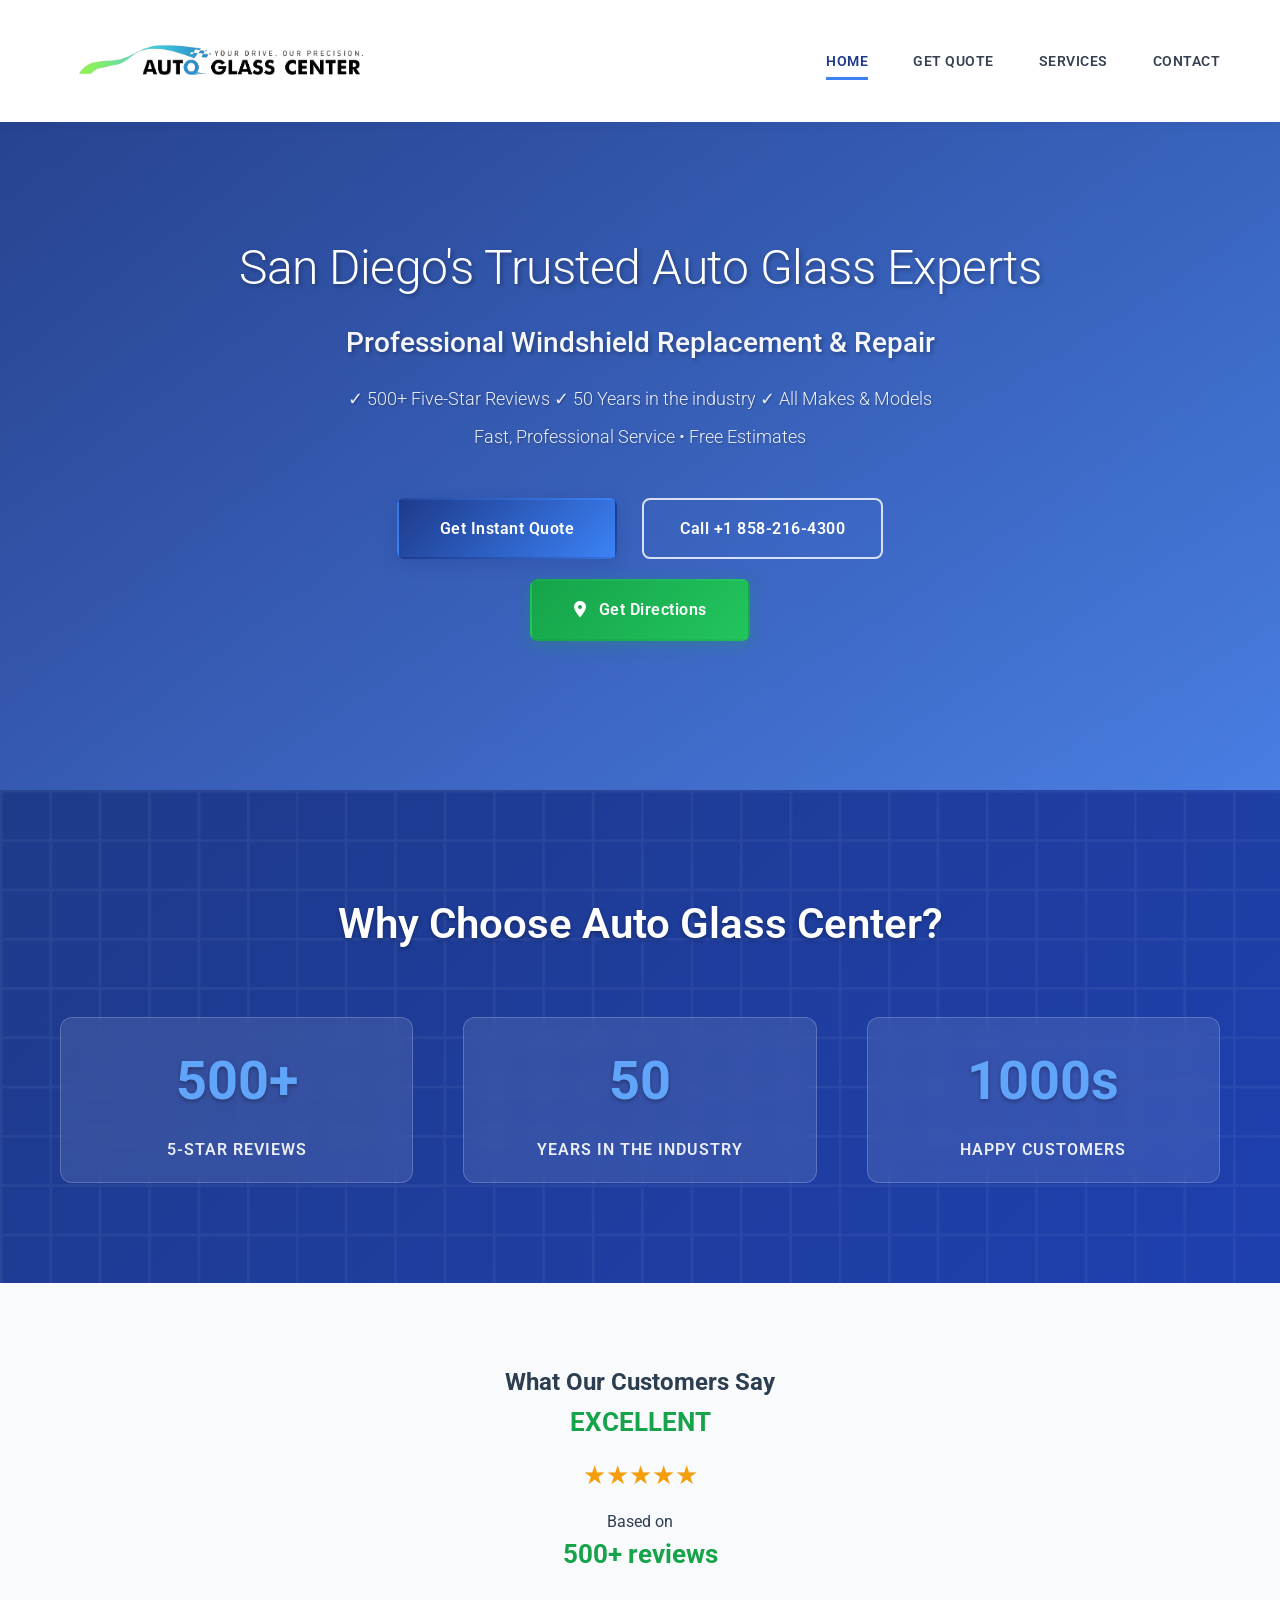
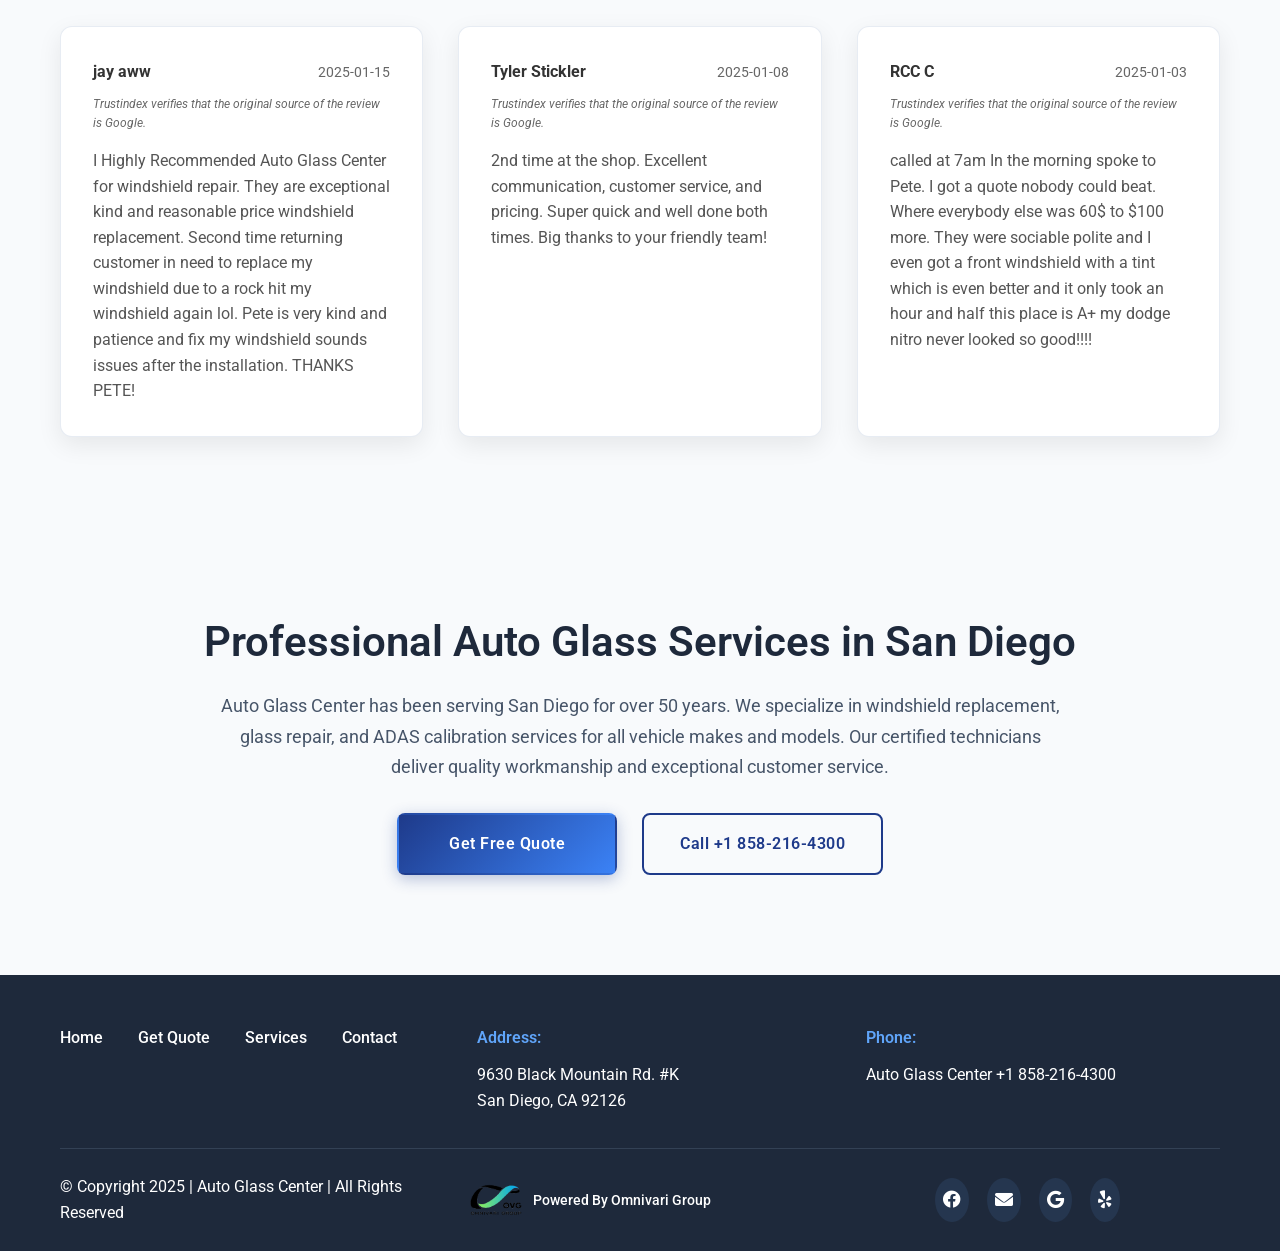
==== index.html @ 2a43aeeb "feat(alpha): initialize isolated Auto Glass Alpha repo; add .gitignore; rename Formspree guide; upda" ====
<!DOCTYPE html>
<html lang="en">
<head>
    <meta charset="UTF-8">
    <meta name="viewport" content="width=device-width, initial-scale=1.0">
    <meta name="format-detection" content="telephone=no">
    <title>Auto Glass Center - Windshield Replacement & Auto Glass Repair in San Diego</title>
    <link rel="stylesheet" href="styles.css">
    <link href="https://fonts.googleapis.com/css2?family=Roboto:wght@300;400;500;600;700&display=swap" rel="stylesheet">
    <link rel="stylesheet" href="https://cdnjs.cloudflare.com/ajax/libs/font-awesome/6.0.0/css/all.min.css">
    
    <!-- Favicon -->
    <link rel="icon" type="image/svg+xml" href="favicon.svg">
    <link rel="icon" type="image/x-icon" href="[data-uri]">
    <meta name="theme-color" content="#1e3a8a">
    
    <!-- SEO -->
    <meta name="description" content="Auto Glass Center in San Diego: windshield replacement and auto glass repair. Same-day service, certified technicians, free quotes. Serving Mira Mesa, Scripps Ranch, Poway.">
    <meta name="keywords" content="auto glass san diego, windshield replacement san diego, windshield repair san diego, auto glass repair, car window replacement, ADAS calibration, mobile auto glass, Mira Mesa, Scripps Ranch, Rancho Bernardo, Poway, Carmel Mountain">
    <meta name="robots" content="index, follow">
    
    <!-- Open Graph -->
    <meta property="og:title" content="Auto Glass Center | Windshield Replacement & Auto Glass Repair in San Diego">
    <meta property="og:description" content="Auto Glass Center in San Diego: windshield replacement and auto glass repair. Same-day service, certified technicians, free quotes.">
    <meta property="og:type" content="website">
    <meta property="og:site_name" content="Auto Glass Center">
    <meta property="og:locale" content="en_US">
    <meta property="og:image" content="logo.png">
    
    <!-- Twitter -->
    <meta name="twitter:card" content="summary_large_image">
    <meta name="twitter:title" content="Auto Glass Center | Windshield Replacement & Auto Glass Repair in San Diego">
    <meta name="twitter:description" content="Auto Glass Center in San Diego: windshield replacement and auto glass repair. Same-day service, certified technicians, free quotes.">
    <meta name="twitter:image" content="logo.png">
    
    <!-- LocalBusiness Structured Data -->
    <script type="application/ld+json">
    {
      "@context": "https://schema.org",
      "@type": "AutoRepair",
      "name": "Auto Glass Center",
      "image": "logo.png",
      "telephone": "+1 858-216-4300",
      "address": {
        "@type": "PostalAddress",
        "streetAddress": "9630 Black Mountain Rd. #K",
        "addressLocality": "San Diego",
        "addressRegion": "CA",
        "postalCode": "92126",
        "addressCountry": "US"
      },
      "openingHours": "Mo-Su 08:00-16:30",
      "priceRange": "$$",
      "areaServed": "San Diego, CA",
      "sameAs": [
        "https://www.facebook.com/SdAutoGlassShop/",
        "https://www.yelp.com/biz/the-auto-glass-repair-san-diego?rr=1"
      ]
    }
    </script>
</head>
<body>
    <!-- Skip to content link -->
    <a href="#main-content" class="skip-link">Skip to content</a>

    <!-- Header -->
    <header class="header">
        <!-- Main Header -->
        <nav class="navbar">
            <div class="container">
                <div class="nav-header">
                    <a href="index.html" class="logo">
                        <img src="logo.png" alt="Auto Glass Center - Your Drive. Our Precision." class="logo-image">
                    </a>
                    <button class="nav-toggle" aria-label="Open navigation">
                        <span></span><span></span><span></span>
                    </button>
                </div>
                <ul class="nav-menu">
                    <li><a href="index.html" class="active">HOME</a></li>
                    <li><a href="quote.html">GET QUOTE</a></li>
                    <li><a href="services.html">SERVICES</a></li>
                    <li><a href="contact.html">CONTACT</a></li>
                </ul>
            </div>
        </nav>
    </header>

    <!-- Hero Section -->
    <main id="main-content">
        <section class="hero">
            <div class="hero-overlay"></div>
            <div class="container">
                <div class="hero-content">
                    <h1 class="hero-title">San Diego's Trusted Auto Glass Experts</h1>
                    <h2 class="hero-subtitle">Professional Windshield Replacement & Repair</h2>
                    
                    <div class="hero-description">
                        <p>✓ 500+ Five-Star Reviews ✓ 50 Years in the industry ✓ All Makes & Models</p>
                        <p>Fast, Professional Service • Free Estimates</p>
                    </div>
                    
                    <div class="hero-buttons">
                        <div class="hero-buttons-top">
                            <a href="quote.html" class="btn btn-primary">Get Instant Quote</a>
                            <a href="tel:+18582164300" class="btn btn-secondary">Call +1 858-216-4300</a>
                        </div>
                        <div class="hero-buttons-bottom">
                            <a href="https://www.google.com/maps/dir/?api=1&destination=9630+Black+Mountain+Rd+%23K+San+Diego+CA+92126" target="_blank" class="btn btn-tertiary">
                                <i class="fas fa-map-marker-alt"></i> Get Directions
                            </a>
                        </div>
                    </div>
                </div>
            </div>
        </section>

        <!-- Stats Section -->
        <section class="stats-section">
            <div class="container">
                <div class="stats-header">
                    <h2>Why Choose Auto Glass Center?</h2>
                </div>
                
                <div class="stats-grid">
                    <div class="stat-item">
                        <div class="stat-number">500+</div>
                        <div class="stat-label">5-STAR REVIEWS</div>
                    </div>
                    <div class="stat-item">
                        <div class="stat-number">50</div>
                        <div class="stat-label">YEARS IN THE INDUSTRY</div>
                    </div>
                    <div class="stat-item">
                        <div class="stat-number">1000s</div>
                        <div class="stat-label">HAPPY CUSTOMERS</div>
                    </div>
                </div>
            </div>
        </section>

        <!-- Reviews Section -->
        <section class="reviews-section">
            <div class="container">
                <div class="reviews-header">
                    <h2>What Our Customers Say</h2>
                    <div class="rating">
                        <strong>EXCELLENT</strong>
                        <div class="stars">★★★★★</div>
                        <p>Based on <strong>500+ reviews</strong></p>
                    </div>
                </div>
                
                <div class="reviews-grid">
                    <div class="review-card">
                        <div class="reviewer-info">
                            <strong>jay aww</strong>
                            <span class="review-date">2025-01-15</span>
                        </div>
                        <div class="trustindex">Trustindex verifies that the original source of the review is Google.</div>
                        <p>I Highly Recommended Auto Glass Center for windshield repair. They are exceptional kind and reasonable price windshield replacement. Second time returning customer in need to replace my windshield due to a rock hit my windshield again lol. Pete is very kind and patience and fix my windshield sounds issues after the installation. THANKS PETE!</p>
                    </div>
                    
                    <div class="review-card">
                        <div class="reviewer-info">
                            <strong>Tyler Stickler</strong>
                            <span class="review-date">2025-01-08</span>
                        </div>
                        <div class="trustindex">Trustindex verifies that the original source of the review is Google.</div>
                        <p>2nd time at the shop. Excellent communication, customer service, and pricing. Super quick and well done both times. Big thanks to your friendly team!</p>
                    </div>
                    
                    <div class="review-card">
                        <div class="reviewer-info">
                            <strong>RCC C</strong>
                            <span class="review-date">2025-01-03</span>
                        </div>
                        <div class="trustindex">Trustindex verifies that the original source of the review is Google.</div>
                        <p>called at 7am In the morning spoke to Pete. I got a quote nobody could beat. Where everybody else was 60$ to $100 more. They were sociable polite and I even got a front windshield with a tint which is even better and it only took an hour and half this place is A+ my dodge nitro never looked so good!!!!</p>
                    </div>
                </div>
            </div>
        </section>

        <!-- About Section -->
        <section class="about-section">
            <div class="container">
                <h2>Professional Auto Glass Services in San Diego</h2>
                <p>Auto Glass Center has been serving San Diego for over 50 years. We specialize in windshield replacement, glass repair, and ADAS calibration services for all vehicle makes and models. Our certified technicians deliver quality workmanship and exceptional customer service.</p>
                <div class="cta-buttons">
                    <a href="quote.html" class="btn btn-primary">Get Free Quote</a>
                    <a href="tel:+18582164300" class="btn btn-outline-blue">Call +1 858-216-4300</a>
                </div>
            </div>
        </section>
    </main>

    <!-- Footer -->
    <footer class="footer">
        <div class="container">
            <div class="footer-content">
                <div class="footer-nav">
                    <ul>
                        <li><a href="index.html">Home</a></li>
                        <li><a href="quote.html">Get Quote</a></li>
                        <li><a href="services.html">Services</a></li>
                        <li><a href="contact.html">Contact</a></li>
                    </ul>
                </div>
                
                <div class="footer-info">
                    <div class="footer-address">
                        <h4>Address:</h4>
                        <p>9630 Black Mountain Rd. #K<br>San Diego, CA 92126</p>
                    </div>
                    
                    <div class="footer-phone">
                        <h4>Phone:</h4>
                        <p>Auto Glass Center <a href="tel:+18582164300">+1 858-216-4300</a></p>
                    </div>
                </div>
            </div>
            
            <div class="footer-bottom">
                <div class="footer-left">
                    <p>© Copyright 2025 | Auto Glass Center | All Rights Reserved</p>
                </div>
                <div class="footer-center">
                    <div class="omnivari-section">
                        <img src="omnivari.png" alt="Omnivari Group" class="omnivari-logo">
                        <span class="omnivari-text">Powered By Omnivari Group</span>
                    </div>
                </div>
                <div class="footer-right">
                    <div class="footer-social">
                        <a href="https://www.facebook.com/SdAutoGlassShop/" target="_blank" rel="noopener noreferrer"><i class="fab fa-facebook"></i></a>
                        <a href="#"><i class="fas fa-envelope"></i></a>
                        <a href="#"><i class="fab fa-google"></i></a>
                        <a href="https://www.yelp.com/biz/the-auto-glass-repair-san-diego?rr=1" target="_blank" rel="noopener noreferrer"><i class="fab fa-yelp"></i></a>
                    </div>
                </div>
            </div>
        </div>
    </footer>

    <!-- Go to Top Button -->
    <button class="go-to-top" onclick="scrollToTop()">
        <i class="fas fa-chevron-up"></i>
        Go to Top
    </button>

    <script src="script.js"></script>
</body>
</html>
---- styles.css ----
/* Reset and Base Styles */
* {
    margin: 0;
    padding: 0;
    box-sizing: border-box;
}

html {
    background-color: #f8fafc;
}

body {
    font-family: 'Roboto', Arial, sans-serif;
    line-height: 1.6;
    color: #2c3e50;
    background-color: #f8fafc;
    font-weight: 400;
    padding-top: 90px; /* Add space for fixed navbar */
    /* Prevent overscroll background issues */
    overscroll-behavior: none;
}

.container {
    max-width: 1200px;
    margin: 0 auto;
    padding: 0 20px;
}

/* Skip Link */
.skip-link {
    position: absolute;
    top: -40px;
    left: 6px;
    background: #1e3a8a;
    color: #fff;
    padding: 8px;
    text-decoration: none;
    z-index: 1000;
    border-radius: 4px;
}

.skip-link:focus {
    top: 6px;
}

/* Header Styles */
.header-top {
    background: linear-gradient(135deg, #1e3a8a 0%, #1e40af 100%) !important;
    padding: 10px 0;
    box-shadow: 0 1px 3px rgba(0,0,0,0.1);
}

.header-top .container {
    display: flex;
    justify-content: space-between;
    align-items: center;
}

.social-links {
    display: flex;
    gap: 18px;
}

.social-links a {
    color: #e5e7eb;
    font-size: 14px;
    text-decoration: none;
    transition: all 0.3s ease;
    padding: 6px;
    border-radius: 50%;
    background: rgba(255,255,255,0.1);
}

.social-links a:hover {
    color: #ffffff;
    background: rgba(255,255,255,0.2);
    transform: translateY(-1px);
}

.contact-info {
    display: flex;
    align-items: center;
    gap: 10px;
    font-weight: 500;
    color: #f8fafc;
    font-size: 14px;
}

.contact-info i {
    color: #60a5fa;
    font-size: 16px;
}

/* Navigation */
.navbar {
    position: fixed;
    top: 0;
    left: 0;
    right: 0;
    z-index: 1100;
    background: #fff;
    padding: 18px 0;
    box-shadow: 0 2px 8px rgba(30,58,138,0.08);
    transition: transform 0.3s ease-in-out;
}

.navbar.navbar-hidden {
    transform: translateY(-100%);
}

.navbar .container {
    display: flex;
    justify-content: space-between;
    align-items: center;
}

.logo {
    display: flex;
    align-items: center;
    text-decoration: none;
    padding: 8px 12px 8px 8px;
    border-radius: 12px;
    transition: all 0.3s ease;
}

.logo:hover {
    background: rgba(59, 130, 246, 0.08);
    transform: translateY(-2px);
    box-shadow: 0 4px 12px rgba(59, 130, 246, 0.15);
}

.logo-image {
    height: 70px;
    width: auto;
    max-width: 300px;
    object-fit: contain;
    transition: all 0.3s ease;
}

.logo:hover .logo-image {
    transform: scale(1.05);
}

.nav-menu {
    display: flex;
    list-style: none;
    gap: 45px;
}

.nav-menu a {
    text-decoration: none;
    color: #374151;
    font-weight: 600;
    font-size: 14px;
    letter-spacing: 0.5px;
    padding: 8px 0;
    border-bottom: 3px solid transparent;
    transition: all 0.3s ease;
    position: relative;
    white-space: nowrap;
}

.nav-menu a:hover,
.nav-menu a.active {
    color: #1e3a8a;
    border-bottom-color: #3b82f6;
}

/* Nav header for logo + hamburger row */
.nav-header {
    display: flex;
    align-items: center;
    justify-content: space-between;
    width: 100%;
}

/* Hamburger animation */
.nav-toggle {
    width: 44px;
    height: 44px;
    display: flex;
    flex-direction: column;
    justify-content: center;
    align-items: center;
    gap: 6px;
    background: none;
    border: none;
    cursor: pointer;
    position: relative;
    z-index: 1002;
}

.nav-toggle span {
    display: block;
    width: 28px;
    height: 3px;
    background: #1e3a8a;
    border-radius: 2px;
    transition: all 0.3s cubic-bezier(.4,0,.2,1);
    position: relative;
}

.nav-toggle.open span:nth-child(1) {
    transform: translateY(9px) rotate(45deg);
}

.nav-toggle.open span:nth-child(2) {
    opacity: 0;
}

.nav-toggle.open span:nth-child(3) {
    transform: translateY(-9px) rotate(-45deg);
}

/* Hero Section */
.hero {
    background: linear-gradient(rgba(30, 58, 138, 0.8), rgba(30, 64, 175, 0.7)),
    url('https://images.unsplash.com/photo-1469474968028-56623f02e42e?ixlib=rb-4.0.3&ixid=M3wxMjA3fDB8MHxwaG90by1wYWdlfHx8fGVufDB8fHx8fA%3D%3D&auto=format&fit=crop&w=2070&q=80') center/cover;
    color: white;
    padding: 140px 0;
    text-align: center;
    position: relative;
    min-height: 650px;
    display: flex;
    align-items: center;
}

.hero-overlay {
    position: absolute;
    top: 0;
    left: 0;
    right: 0;
    bottom: 0;
    background: linear-gradient(135deg, rgba(30, 58, 138, 0.8) 0%, rgba(59, 130, 246, 0.6) 100%);
    z-index: 1;
}

.hero .container {
    position: relative;
    z-index: 2;
}

.hero-content {
    max-width: 850px;
    margin: 0 auto;
}

.hero-title {
    font-size: 48px;
    font-weight: 300;
    line-height: 1.2;
    margin-bottom: 24px;
    text-shadow: 2px 2px 4px rgba(0,0,0,0.3);
    letter-spacing: -0.5px;
}

.hero-subtitle {
    font-size: 28px;
    font-weight: 500;
    margin-bottom: 18px;
    text-shadow: 2px 2px 4px rgba(0,0,0,0.3);
    opacity: 0.95;
}

.hero-subheading {
    font-size: 22px;
    font-weight: 400;
    margin-bottom: 32px;
    text-shadow: 2px 2px 4px rgba(0,0,0,0.3);
    opacity: 0.9;
}

.hero-description {
    font-size: 18px;
    margin-bottom: 45px;
    line-height: 1.7;
    opacity: 0.9;
}

.hero-description p {
    margin-bottom: 8px;
    text-shadow: 1px 1px 2px rgba(0,0,0,0.3);
    font-weight: 300;
}

.hero-buttons {
    display: flex;
    flex-direction: column;
    align-items: center;
    gap: 20px;
}

.hero-buttons-top {
    display: flex;
    gap: 25px;
    justify-content: center;
    flex-wrap: wrap;
}

.hero-buttons-bottom {
    display: flex;
    justify-content: center;
}

.btn {
    padding: 16px 36px;
    border-radius: 8px;
    text-decoration: none;
    font-weight: 600;
    transition: all 0.3s ease;
    display: inline-block;
    text-align: center;
    font-size: 16px;
    min-width: 220px;
    letter-spacing: 0.5px;
}

.btn-primary {
    background: linear-gradient(135deg, #1e3a8a 0%, #3b82f6 100%);
    color: white;
    border: 2px solid transparent;
    box-shadow: 0 4px 15px rgba(30, 58, 138, 0.3);
}

.btn-primary:hover {
    background: linear-gradient(135deg, #1e40af 0%, #2563eb 100%);
    transform: translateY(-2px);
    box-shadow: 0 8px 25px rgba(30, 58, 138, 0.4);
}

.btn-secondary {
    background: transparent;
    color: white;
    border: 2px solid rgba(255,255,255,0.8);
    backdrop-filter: blur(10px);
}

.btn-secondary:hover {
    background: rgba(255,255,255,0.95);
    color: #1e3a8a;
    border-color: white;
    transform: translateY(-2px);
    box-shadow: 0 8px 25px rgba(255,255,255,0.2);
}

.btn-tertiary {
    background: linear-gradient(135deg, #16a34a 0%, #22c55e 100%);
    color: white;
    border: 2px solid transparent;
    box-shadow: 0 4px 15px rgba(22, 163, 74, 0.3);
}

.btn-tertiary:hover {
    background: linear-gradient(135deg, #15803d 0%, #16a34a 100%);
    transform: translateY(-2px);
    box-shadow: 0 8px 25px rgba(22, 163, 74, 0.4);
}

.btn-tertiary i {
    margin-right: 8px;
}

.btn-outline-blue {
    background: transparent;
    color: #1e3a8a;
    border: 2px solid #1e3a8a;
    transition: all 0.3s ease;
}

.btn-outline-blue:hover {
    background: #1e3a8a;
    color: white;
    transform: translateY(-2px);
    box-shadow: 0 8px 25px rgba(30, 58, 138, 0.4);
}

/* Reviews Section */
.reviews-section {
    padding: 80px 0;
    background: #f8fafc;
}

.reviews-header {
    text-align: center;
    margin-bottom: 50px;
}

.rating strong {
    font-size: 26px;
    color: #16a34a;
    display: block;
    margin-bottom: 12px;
    font-weight: 700;
}

.stars {
    font-size: 26px;
    color: #f59e0b;
    margin-bottom: 12px;
}

.reviews-grid {
    display: grid;
    grid-template-columns: repeat(auto-fit, minmax(360px, 1fr));
    gap: 35px;
}

.review-card {
    background: white;
    padding: 32px;
    border-radius: 12px;
    box-shadow: 0 8px 25px rgba(0,0,0,0.08);
    border: 1px solid rgba(226, 232, 240, 0.8);
    transition: all 0.3s ease;
}

.review-card:hover {
    transform: translateY(-4px);
    box-shadow: 0 12px 35px rgba(0,0,0,0.12);
}

.reviewer-info {
    display: flex;
    justify-content: space-between;
    align-items: center;
    margin-bottom: 10px;
}

.reviewer-info strong {
    color: #333;
}

.review-date {
    color: #666;
    font-size: 14px;
}

.trustindex {
    font-size: 12px;
    color: #666;
    margin-bottom: 15px;
    font-style: italic;
}

.review-card p {
    line-height: 1.6;
    color: #555;
}

/* Services Section */
.services-section {
    padding: 100px 0;
    background: white;
}

.section-header {
    text-align: center;
    margin-bottom: 60px;
}

.section-subtitle {
    color: #64748b;
    font-size: 14px;
    margin-bottom: 12px;
    text-transform: uppercase;
    letter-spacing: 1px;
    font-weight: 500;
}

.section-header h2 {
    font-size: 42px;
    font-weight: 600;
    color: #1e293b;
    margin-bottom: 18px;
    line-height: 1.2;
}

.section-tagline {
    color: #3b82f6;
    font-weight: 600;
    margin-bottom: 24px;
    font-size: 16px;
}

.learn-more-btn {
    color: #1e3a8a;
    text-decoration: none;
    font-weight: 600;
    padding: 16px 36px;
    border: 2px solid #3b82f6;
    border-radius: 8px;
    transition: all 0.3s ease;
    display: inline-block;
    font-size: 16px;
    min-width: 220px;
    text-align: center;
    letter-spacing: 0.5px;
}

.learn-more-btn:hover {
    background: linear-gradient(135deg, #1e3a8a 0%, #3b82f6 100%);
    color: white;
    transform: translateY(-2px);
    box-shadow: 0 8px 25px rgba(30, 58, 138, 0.3);
}

.services-content {
    display: grid;
    grid-template-columns: 1fr 1fr;
    gap: 60px;
    align-items: center;
}

.services-content h3 {
    font-size: 24px;
    font-weight: 600;
    margin-bottom: 25px;
    color: #333;
}

.services-list {
    list-style: none;
}

.services-list li {
    padding: 8px 0;
    font-size: 16px;
    color: #555;
    position: relative;
    padding-left: 20px;
}

.services-list li:before {
    content: "✓";
    position: absolute;
    left: 0;
    color: #28a745;
    font-weight: bold;
}

/* Quality Section */
.quality-section {
    padding: 80px 0;
    background: #f8f9fa;
}

.quality-content {
    display: grid;
    grid-template-columns: 1fr 1fr;
    gap: 60px;
    align-items: center;
}

.quality-content h3 {
    font-size: 24px;
    font-weight: 600;
    margin-bottom: 25px;
    color: #333;
}

.quality-list {
    list-style: none;
}

.quality-list li {
    padding: 8px 0;
    font-size: 16px;
    color: #555;
    position: relative;
    padding-left: 20px;
}

.quality-list li:before {
    content: "→";
    position: absolute;
    left: 0;
    color: #e53e3e;
    font-weight: bold;
}

/* Warranty Section */
.warranty-section {
    padding: 80px 0;
    background: white;
}

.warranty-content {
    display: grid;
    grid-template-columns: 1fr 1fr;
    gap: 60px;
    align-items: center;
}

.warranty-content h3 {
    font-size: 24px;
    font-weight: 600;
    margin-bottom: 25px;
    color: #333;
}

.warranty-content p {
    font-size: 16px;
    line-height: 1.6;
    color: #555;
}

/* Stats Section */
.stats-section {
    padding: 100px 0;
    background: linear-gradient(135deg, #1e3a8a 0%, #1e40af 100%);
    color: white;
    text-align: center;
    position: relative;
    overflow: hidden;
}

.stats-section::before {
    content: '';
    position: absolute;
    top: 0;
    left: 0;
    right: 0;
    bottom: 0;
    background: url('data:image/svg+xml,<svg xmlns="http://www.w3.org/2000/svg" viewBox="0 0 100 100"><defs><pattern id="grid" width="10" height="10" patternUnits="userSpaceOnUse"><path d="M 10 0 L 0 0 0 10" fill="none" stroke="rgba(255,255,255,0.05)" stroke-width="1"/></pattern></defs><rect width="100" height="100" fill="url(%23grid)"/></svg>');
    z-index: 1;
}

.stats-section .container {
    position: relative;
    z-index: 2;
}

.stats-header {
    margin-bottom: 60px;
}

.stats-header h2 {
    font-size: 42px;
    font-weight: 600;
    margin-bottom: 18px;
    text-shadow: 0 2px 4px rgba(0,0,0,0.3);
}

.stats-grid {
    display: grid;
    grid-template-columns: repeat(auto-fit, minmax(280px, 1fr));
    gap: 50px;
}

.stat-item {
    text-align: center;
    padding: 20px;
    border-radius: 12px;
    background: rgba(255,255,255,0.1);
    backdrop-filter: blur(10px);
    border: 1px solid rgba(255,255,255,0.2);
    transition: all 0.3s ease;
}

.stat-item:hover {
    transform: translateY(-5px);
    background: rgba(255,255,255,0.15);
    box-shadow: 0 15px 35px rgba(0,0,0,0.2);
}

.stat-number {
    font-size: 54px;
    font-weight: 700;
    color: #60a5fa;
    margin-bottom: 12px;
    text-shadow: 0 2px 4px rgba(0,0,0,0.3);
}

.stat-label {
    font-size: 16px;
    font-weight: 600;
    text-transform: uppercase;
    letter-spacing: 1px;
    opacity: 0.9;
}

/* Auto Glass Services Section */
.auto-services-section {
    padding: 80px 0;
    background: #f8f9fa;
}

.auto-services-section h2 {
    font-size: 32px;
    font-weight: 700;
    margin-bottom: 30px;
    color: #333;
    text-align: center;
}

.auto-services-list {
    list-style: none;
    max-width: 600px;
    margin: 0 auto;
}

.auto-services-list li {
    padding: 15px 0;
    font-size: 18px;
    color: #555;
    position: relative;
    padding-left: 30px;
    border-bottom: 1px solid #e0e0e0;
}

.auto-services-list li:before {
    content: "🔧";
    position: absolute;
    left: 0;
    font-size: 18px;
}

/* Service Coverage Section */
.service-coverage-section {
    padding: 60px 0;
    background: #f7fafc;
}

.service-grid {
    display: grid;
    grid-template-columns: repeat(auto-fit, minmax(300px, 1fr));
    gap: 30px;
    margin-top: 40px;
}

.service-item {
    background: white;
    padding: 30px;
    border-radius: 10px;
    box-shadow: 0 4px 6px rgba(0,0,0,0.1);
    text-align: center;
    transition: transform 0.3s ease;
}

.service-item:hover {
    transform: translateY(-5px);
}

.service-item h3 {
    color: #2d3748;
    margin-bottom: 15px;
    font-size: 20px;
}

.service-item p {
    color: #4a5568;
    line-height: 1.6;
}

/* Areas Served Section */
.areas-section {
    padding: 80px 0;
    background: white;
}

.areas-section h2 {
    font-size: 32px;
    font-weight: 700;
    margin-bottom: 30px;
    color: #333;
    text-align: center;
}

.areas-list {
    list-style: none;
    max-width: 600px;
    margin: 0 auto;
    display: grid;
    grid-template-columns: repeat(auto-fit, minmax(250px, 1fr));
    gap: 15px;
}

.areas-list li {
    padding: 15px;
    font-size: 16px;
    color: #555;
    background: #f8f9fa;
    border-radius: 5px;
    text-align: center;
    border-left: 4px solid #e53e3e;
}

/* Contact Form Section */
.contact-form-section {
    padding: 100px 0;
    background: #f8fafc;
}

.form-header {
    text-align: center;
    margin-bottom: 60px;
}

.form-header h2 {
    font-size: 42px;
    color: #1e293b;
    font-weight: 600;
    margin-bottom: 15px;
    line-height: 1.2;
}

.form-header p {
    font-size: 18px;
    color: #64748b;
    font-weight: 400;
    max-width: 600px;
    margin: 0 auto;
}

.highlight {
    color: #16a34a;
    font-weight: 700;
}

.contact-form {
    max-width: 900px;
    margin: 0 auto;
    background: white;
    padding: 50px;
    border-radius: 16px;
    box-shadow: 0 20px 50px rgba(0,0,0,0.08);
    border: 1px solid rgba(226, 232, 240, 0.8);
}

.form-step h3 {
    margin-bottom: 35px;
    color: #1e293b;
    font-size: 28px;
    font-weight: 600;
    text-align: center;
    border-bottom: 3px solid #e2e8f0;
    padding-bottom: 15px;
}

.form-row {
    display: grid;
    grid-template-columns: 1fr 1fr;
    gap: 30px;
    margin-bottom: 25px;
}

.form-group {
    display: flex;
    flex-direction: column;
}

.form-group label {
    margin-bottom: 8px;
    font-weight: 600;
    color: #374151;
    font-size: 16px;
}

.form-group input,
.form-group select,
.form-group textarea {
    padding: 16px 20px;
    border: 2px solid #e5e7eb;
    border-radius: 8px;
    font-size: 16px;
    transition: all 0.3s ease;
    background: #ffffff;
    font-family: inherit;
    box-shadow: 0 1px 3px rgba(0,0,0,0.05);
}

.form-group select {
    cursor: pointer;
    appearance: none;
    background-image: url('data:image/svg+xml,<svg xmlns="http://www.w3.org/2000/svg" viewBox="0 0 20 20" fill="currentColor"><path fill-rule="evenodd" d="M5.293 7.293a1 1 0 011.414 0L10 10.586l3.293-3.293a1 1 0 111.414 1.414l-4 4a1 1 0 01-1.414 0l-4-4a1 1 0 010-1.414z" clip-rule="evenodd" /></svg>');
    background-repeat: no-repeat;
    background-position: right 12px center;
    background-size: 20px;
    padding-right: 50px;
}

.form-group textarea {
    resize: vertical;
    min-height: 120px;
}

.form-group input:focus,
.form-group select:focus,
.form-group textarea:focus {
    outline: none;
    border-color: #3b82f6;
    box-shadow: 0 0 0 4px rgba(59, 130, 246, 0.1);
    transform: translateY(-1px);
}

.char-count {
    font-size: 12px;
    color: #6b7280;
    margin-top: 8px;
}

.form-help {
    display: block;
    font-size: 14px;
    color: #6b7280;
    margin-top: 8px;
    font-style: italic;
    line-height: 1.4;
}

.form-buttons {
    display: flex;
    gap: 20px;
    justify-content: center;
    margin-top: 40px;
    flex-wrap: wrap;
}

.form-buttons .btn {
    flex: 0 0 260px; /* Don't grow, don't shrink, fixed width */
    max-width: 260px;
    min-width: 260px;
    width: 260px !important;
    white-space: nowrap;
    text-align: center;
    box-sizing: border-box;
    display: inline-block;
}

/* About Section */
.about-section {
    padding: 100px 0;
    background: #f8fafc;
    text-align: center;
}

.about-section h2 {
    font-size: 42px;
    font-weight: 600;
    margin-bottom: 24px;
    color: #1e293b;
    line-height: 1.2;
}

.about-section h3 {
    font-size: 26px;
    font-weight: 600;
    margin-bottom: 24px;
    color: #3b82f6;
}

.about-section p {
    font-size: 18px;
    line-height: 1.7;
    color: #475569;
    max-width: 850px;
    margin: 0 auto 30px;
    font-weight: 400;
}

/* Blog Section */
.blog-section {
    padding: 80px 0;
    background: white;
}

.blog-section h2 {
    font-size: 32px;
    font-weight: 700;
    margin-bottom: 50px;
    color: #333;
    text-align: center;
}

.blog-grid {
    display: grid;
    grid-template-columns: repeat(auto-fit, minmax(350px, 1fr));
    gap: 30px;
    margin-bottom: 40px;
}

.blog-card {
    background: white;
    border-radius: 10px;
    overflow: hidden;
    box-shadow: 0 4px 6px rgba(0,0,0,0.1);
    transition: transform 0.3s ease;
}

.blog-card:hover {
    transform: translateY(-5px);
}

.blog-image {
    height: 200px;
    overflow: hidden;
}

.blog-image .placeholder-image {
    height: 100%;
    background: linear-gradient(135deg, #e53e3e, #c53030);
    color: white;
    font-size: 16px;
    font-weight: 600;
}

.blog-content {
    padding: 25px;
}

.blog-category {
    background: #e53e3e;
    color: white;
    font-size: 12px;
    padding: 4px 12px;
    border-radius: 15px;
    text-transform: uppercase;
    font-weight: 600;
}

.blog-content h3 {
    font-size: 20px;
    font-weight: 600;
    margin: 15px 0 10px;
    color: #333;
    line-height: 1.3;
}

.blog-content p {
    font-size: 14px;
    color: #666;
    line-height: 1.6;
}

.blog-footer {
    text-align: center;
}

.read-more-btn {
    color: #e53e3e;
    text-decoration: none;
    font-weight: 600;
    padding: 16px 36px;
    border: 2px solid #e53e3e;
    border-radius: 8px;
    transition: all 0.3s ease;
    display: inline-block;
    font-size: 16px;
    min-width: 220px;
    text-align: center;
    letter-spacing: 0.5px;
}

.read-more-btn:hover {
    background: #e53e3e;
    color: white;
}

/* Page Header */
.page-header {
    background: linear-gradient(135deg, #1e3a8a 0%, #1e40af 100%);
    color: white;
    padding: 100px 0 60px;
    text-align: center;
    position: relative;
    overflow: hidden;
}

.page-header::before {
    content: '';
    position: absolute;
    top: 0;
    left: 0;
    right: 0;
    bottom: 0;
    background: url('data:image/svg+xml,<svg xmlns="http://www.w3.org/2000/svg" viewBox="0 0 100 100"><defs><pattern id="grid" width="10" height="10" patternUnits="userSpaceOnUse"><path d="M 10 0 L 0 0 0 10" fill="none" stroke="rgba(255,255,255,0.05)" stroke-width="1"/></pattern></defs><rect width="100" height="100" fill="url(%23grid)"/></svg>');
    z-index: 1;
}

.page-header .container {
    position: relative;
    z-index: 2;
}

.page-header h1 {
    font-size: 3rem;
    margin-bottom: 15px;
    font-weight: 600;
    text-shadow: 0 2px 4px rgba(0,0,0,0.3);
}

.page-header p {
    font-size: 1.3rem;
    opacity: 0.9;
    font-weight: 300;
    max-width: 600px;
    margin: 0 auto;
}

/* Quote Page Styles */
.quote-info {
    margin-top: 60px;
    padding: 60px 40px;
    background: linear-gradient(135deg, #f8fafc 0%, #e2e8f0 100%);
    border-radius: 16px;
    border: 1px solid rgba(226, 232, 240, 0.8);
}

.info-grid {
    display: grid;
    grid-template-columns: repeat(auto-fit, minmax(280px, 1fr));
    gap: 40px;
}

.info-item {
    text-align: center;
    padding: 30px 20px;
    background: white;
    border-radius: 12px;
    box-shadow: 0 8px 25px rgba(0,0,0,0.08);
    border: 1px solid rgba(226, 232, 240, 0.5);
    transition: all 0.3s ease;
}

.info-item:hover {
    transform: translateY(-5px);
    box-shadow: 0 15px 35px rgba(0,0,0,0.12);
}

.info-item i {
    font-size: 3rem;
    color: #3b82f6;
    margin-bottom: 20px;
    padding: 20px;
    background: rgba(59, 130, 246, 0.1);
    border-radius: 50%;
    width: 80px;
    height: 80px;
    display: inline-flex;
    align-items: center;
    justify-content: center;
}

.info-item h3 {
    color: #1e293b;
    margin-bottom: 15px;
    font-size: 1.3rem;
    font-weight: 600;
}

.info-item p {
    color: #64748b;
    line-height: 1.6;
    font-weight: 400;
}

/* Contact Page Styles */
.contact-info-section {
    padding: 60px 0;
}

.contact-grid {
    display: grid;
    grid-template-columns: 1fr 1fr;
    gap: 60px;
    align-items: start;
}

.contact-details h2 {
    color: #333;
    margin-bottom: 30px;
    font-size: 2rem;
}

.contact-item {
    display: flex;
    align-items: flex-start;
    margin-bottom: 30px;
    padding: 20px;
    background: #f8f9fa;
    border-radius: 10px;
}

.contact-item i {
    font-size: 2rem;
    color: #e53e3e;
    margin-right: 20px;
    margin-top: 5px;
    min-width: 40px;
}

.contact-item h3 {
    color: #333;
    margin-bottom: 8px;
    font-size: 1.2rem;
}

.contact-item p {
    color: #666;
    line-height: 1.6;
    margin: 0;
}

.contact-item a {
    color: #e53e3e;
    text-decoration: none;
}

.contact-item a:hover {
    color: #c53030;
}

.contact-form-container h2 {
    color: #333;
    margin-bottom: 30px;
    font-size: 2rem;
}

.map-section {
    padding: 60px 0;
    background: #f8f9fa;
}

.map-section h2 {
    color: #333;
    text-align: center;
    margin-bottom: 40px;
    font-size: 2rem;
}

.map-container {
    background: white;
    border-radius: 10px;
    overflow: hidden;
    box-shadow: 0 4px 15px rgba(0,0,0,0.1);
}

.map-placeholder {
    height: 400px;
    display: flex;
    flex-direction: column;
    align-items: center;
    justify-content: center;
    color: #666;
    background: #f0f0f0;
}

.map-placeholder i {
    font-size: 3rem;
    color: #e53e3e;
    margin-bottom: 20px;
}

.map-placeholder p {
    margin: 5px 0;
    text-align: center;
}

/* Blog CTA Section */
.blog-cta {
    background: #f8f9fa;
    padding: 60px 0;
    text-align: center;
}

.blog-cta h2 {
    color: #333;
    margin-bottom: 15px;
    font-size: 2rem;
}

.blog-cta p {
    color: #666;
    font-size: 1.1rem;
    margin-bottom: 30px;
}

.cta-buttons {
    display: flex;
    gap: 25px;
    justify-content: center;
    flex-wrap: wrap;
}

/* Success Message Popup */
.success-message {
    position: fixed;
    top: 0;
    left: 0;
    width: 100%;
    height: 100%;
    background: rgba(0, 0, 0, 0.8);
    display: flex;
    align-items: center;
    justify-content: center;
    z-index: 2000;
    animation: fadeIn 0.3s ease;
}

.success-content {
    background: white;
    padding: 40px;
    border-radius: 15px;
    text-align: center;
    max-width: 400px;
    box-shadow: 0 10px 30px rgba(0, 0, 0, 0.3);
    animation: slideIn 0.3s ease;
}

.success-content i {
    font-size: 4rem;
    color: #28a745;
    margin-bottom: 20px;
}

.success-content h3 {
    color: #333;
    margin-bottom: 15px;
    font-size: 1.5rem;
}

.success-content p {
    color: #666;
    margin-bottom: 25px;
    line-height: 1.6;
}

@keyframes fadeIn {
    from { opacity: 0; }
    to { opacity: 1; }
}

@keyframes slideIn {
    from {
        opacity: 0;
        transform: translateY(-30px);
    }
    to {
        opacity: 1;
        transform: translateY(0);
    }
}

/* Go to Top Button */
.go-to-top {
    position: fixed;
    bottom: 20px;
    right: 20px;
    background: linear-gradient(135deg, #1e3a8a 0%, #3b82f6 100%);
    color: white;
    border: none;
    padding: 16px 22px;
    border-radius: 8px;
    cursor: pointer;
    display: none;
    z-index: 1000;
    transition: all 0.3s ease;
    font-weight: 600;
    box-shadow: 0 4px 15px rgba(30, 58, 138, 0.3);
}

.go-to-top:hover {
    background: linear-gradient(135deg, #1e40af 0%, #2563eb 100%);
    transform: translateY(-3px);
    box-shadow: 0 8px 25px rgba(30, 58, 138, 0.4);
}

.go-to-top i {
    margin-right: 5px;
}

/* Footer */
.footer {
    background: #1e293b !important;
    color: white;
    padding: 50px 0 25px;
}

/* Prevent iPhone from auto-styling phone numbers */
.footer a[href^="tel"],
.footer *[href^="tel"] {
    color: white !important;
    text-decoration: none !important;
}

/* Override iOS Safari automatic phone number detection */
.footer p,
.footer div,
.footer span {
    -webkit-text-size-adjust: none;
    color: white !important;
}

/* Target any automatically created phone links in footer */
.footer a:not([class]) {
    color: white !important;
    text-decoration: none !important;
}

.footer-content {
    display: grid;
    grid-template-columns: 1fr 2fr;
    gap: 45px;
    margin-bottom: 35px;
}

.footer-nav ul {
    list-style: none;
    display: flex;
    gap: 35px;
    flex-wrap: wrap;
}

.footer-nav a {
    color: #e2e8f0;
    text-decoration: none;
    transition: all 0.3s ease;
    font-weight: 500;
}

.footer-nav a:hover {
    color: #60a5fa;
    transform: translateY(-1px);
}

.footer-info {
    display: grid;
    grid-template-columns: 1fr 1fr;
    gap: 35px;
}

.footer-info h4 {
    margin-bottom: 12px;
    color: #60a5fa;
    font-weight: 600;
}

.footer-bottom {
    border-top: 1px solid #334155;
    padding-top: 25px;
    display: grid;
    grid-template-columns: 1fr auto 1fr;
    align-items: center;
    gap: 20px;
    padding-right: 100px; /* Leave space for go-to-top button */
}

.footer-left {
    justify-self: start;
}

.footer-center {
    justify-self: center;
}

.footer-right {
    justify-self: end;
}

.omnivari-section {
    display: flex;
    align-items: center;
    gap: 10px;
}

.omnivari-logo {
    height: 32px;
    width: auto;
    object-fit: contain;
}

.omnivari-text {
    color: #cbd5e1;
    font-size: 14px;
    font-weight: 500;
    white-space: nowrap;
}

.footer-social {
    display: flex;
    gap: 18px;
}

.footer-social a {
    color: #cbd5e1;
    font-size: 18px;
    transition: all 0.3s ease;
    padding: 8px;
    border-radius: 50%;
    background: rgba(96, 165, 250, 0.1);
}

.footer-social a:hover {
    color: #60a5fa;
    background: rgba(96, 165, 250, 0.2);
    transform: translateY(-2px);
}

/* Responsive Design */
@media (max-width: 768px) {
    body {
        padding-top: 70px; /* Less padding for mobile */
    }
    
    .navbar {
        position: fixed;
        top: 0;
        left: 0;
        right: 0;
        z-index: 1003;
        background: #fff;
        box-shadow: 0 2px 8px rgba(30,58,138,0.08);
        transition: transform 0.3s ease-in-out;
    }
    .navbar .container {
        flex-direction: column;
        align-items: stretch;
        position: relative;
        padding: 0 0 0 0;
    }
    .nav-header {
        display: flex;
        flex-direction: row;
        align-items: center;
        justify-content: space-between;
        width: 100%;
        background: #fff;
        padding: 0 20px;
        min-height: 64px;
        z-index: 1004;
    }
    .logo {
        flex-shrink: 0;
        padding: 6px 8px 6px 6px;
        border-radius: 10px;
    }
    
    .logo-image {
        height: 60px;
        max-width: 250px;
        object-fit: contain;
    }
    .nav-toggle {
        display: flex;
        margin-left: 16px;
    }
    .nav-menu {
        position: absolute;
        top: 100%;
        left: 0;
        right: 0;
        background: #fff;
        flex-direction: column;
        align-items: flex-start;
        gap: 0;
        box-shadow: 0 8px 24px rgba(30,58,138,0.08);
        padding: 0 0 10px 0;
        display: none;
        z-index: 1001;
        border-radius: 0 0 16px 16px;
        transition: all 0.3s cubic-bezier(.4,0,.2,1);
    }
    .nav-menu.nav-menu-active {
        display: flex;
    }
    .nav-menu li {
        width: 100%;
        border-bottom: 1px solid #e5e7eb;
    }
    .nav-menu li:last-child {
        border-bottom: none;
    }
    .nav-menu a {
        display: block;
        width: 100%;
        padding: 18px 24px;
        font-size: 1.1rem;
        color: #1e3a8a;
        border: none;
        background: none;
        text-align: left;
    }
    .nav-menu a.active, .nav-menu a:hover {
        color: #3b82f6;
        background: #f1f5f9;
    }
    .hero {
        padding-top: 40px !important;
        padding-bottom: 80px;
        min-height: 400px;
    }
    .contact-form {
        padding: 18px 8px;
        border-radius: 10px;
        box-shadow: 0 6px 18px rgba(0,0,0,0.07);
    }
    .form-header h2 {
        font-size: 24px;
        margin-bottom: 10px;
    }
    .form-header p {
        font-size: 15px;
        margin-bottom: 18px;
    }
    .form-step h3 {
        font-size: 18px;
        padding-bottom: 8px;
        margin-bottom: 18px;
    }
    .form-group input,
    .form-group select,
    .form-group textarea {
        font-size: 15px;
        padding: 10px 12px;
        border-radius: 6px;
    }
    .form-row {
        gap: 12px;
        margin-bottom: 14px;
    }
    .form-group label {
        font-size: 14px;
        margin-bottom: 4px;
    }
    .form-buttons {
        flex-direction: column;
        align-items: center;
        gap: 10px;
    }
    .form-buttons .btn {
        width: 280px !important;
        max-width: 280px !important;
        min-width: 280px !important;
        flex: none !important;
        font-size: 16px !important;
        margin: 0 auto;
        display: block !important;
        box-sizing: border-box !important;
    }
    .hero-content {
        grid-template-columns: 1fr;
        gap: 30px;
    }
    .hero h1 {
        font-size: 36px;
    }
    .hero h2 {
        font-size: 24px;
    }
    .hero-buttons {
        flex-direction: column;
        gap: 15px;
    }
    .hero-buttons-top {
        flex-direction: column;
        gap: 15px;
    }
    .services-content,
    .quality-content {
        grid-template-columns: 1fr;
        gap: 30px;
    }
    .form-row {
        grid-template-columns: 1fr;
    }
    .footer-content {
        grid-template-columns: 1fr;
        gap: 20px;
    }
    .footer-bottom {
        grid-template-columns: 1fr;
        gap: 15px;
        text-align: center;
        padding-right: 20px; /* Less space needed on mobile */
    }
    
    .footer-left,
    .footer-center,
    .footer-right {
        justify-self: center;
    }
    
    .omnivari-section {
        justify-content: center;
    }
    
    .omnivari-logo {
        height: 28px;
    }
    
    .omnivari-text {
        font-size: 13px;
    }
    .nav-menu {
        flex-direction: column;
        gap: 10px;
    }
    .navbar .container {
        flex-direction: column;
        gap: 20px;
    }
    .header-top .container {
        flex-direction: column;
        gap: 10px;
    }
    .stats-grid {
        grid-template-columns: 1fr;
        gap: 20px;
    }
    .warranty-content {
        grid-template-columns: 1fr;
        gap: 30px;
    }
    .areas-list {
        grid-template-columns: 1fr;
        gap: 10px;
    }
    .blog-grid {
        grid-template-columns: 1fr;
        gap: 20px;
    }
    .about-section h2 {
        font-size: 28px;
    }
    .stats-header h2 {
        font-size: 28px;
    }
    .stat-number {
        font-size: 36px;
    }
    .page-header h1 {
        font-size: 2rem;
    }
    .page-header p {
        font-size: 1rem;
    }
    .contact-grid {
        grid-template-columns: 1fr;
        gap: 40px;
    }
    .info-grid {
        grid-template-columns: 1fr;
        gap: 25px;
    }
    .quote-info {
        margin-top: 40px;
        padding: 40px 20px;
    }
    .info-item {
        padding: 25px 15px;
    }
    .info-item i {
        font-size: 2.5rem;
        width: 70px;
        height: 70px;
        padding: 15px;
    }
    .contact-item {
        padding: 15px;
    }
    .contact-item i {
        font-size: 1.5rem;
        margin-right: 15px;
    }
    .cta-buttons {
        flex-direction: column;
        align-items: center;
    }
    /* Standardize ALL buttons to consistent 280px width on mobile */
    .learn-more-btn,
    .read-more-btn,
    .hero-buttons .btn-primary,
    .hero-buttons .btn-secondary, 
    .hero-buttons .btn-tertiary,
    .cta-buttons .btn-primary,
    .cta-buttons .btn-outline-blue,
    .btn-primary,
    .btn-secondary,
    .btn-tertiary,
    .btn-outline-blue {
        width: 280px !important;
        max-width: 280px !important;
        min-width: 280px !important;
        padding: 16px 36px !important;
        font-size: 16px !important;
        margin: 0 auto;
        display: block !important;
        box-sizing: border-box !important;
    }
}

/* Extra-tight layout for small iPhones without affecting desktop */
@media (max-width: 480px) {
    body {
        padding-top: 62px; /* Shorter fixed header offset */
    }
    .navbar {
        padding: 12px 0;
    }
    .logo-image {
        height: 48px;
        max-width: 220px;
    }
    .hero {
        padding-top: 20px !important;
        padding-bottom: 60px;
        min-height: 360px;
    }
    .hero-title {
        font-size: 32px;
        margin-bottom: 12px;
        line-height: 1.15;
    }
    .hero-subtitle {
        font-size: 20px;
        margin-bottom: 12px;
    }
    .hero-description {
        font-size: 16px;
        line-height: 1.5;
        margin-bottom: 22px;
    }
    .hero-buttons {
        gap: 10px;
    }
    .hero-buttons-top {
        gap: 10px;
    }
}

/* Make footer .btn-secondary pop with dark background */
.footer .btn.btn-secondary {
    background: #222 !important;
    color: #fff !important;
    border: none !important;
    box-shadow: 0 2px 8px rgba(0,0,0,0.08);
    transition: background 0.2s;
}

.footer .btn.btn-secondary:hover {
    background: #444 !important;
    color: #fff !important;
}

@media (min-width: 769px) {
    .hero {
        min-height: 700px;
        padding-bottom: 140px;
    }
    .nav-toggle {
        display: none !important;
    }
}

/*
 * ===================================================================
 * FIX FOR BUTTON ON QUOTE PAGE
 * ===================================================================
 * This targets the secondary button ONLY on the quote page's form
 * to give it a blue outline and blue text on the light background.
*/
.contact-form-section .btn-secondary {
    background-color: transparent;
    color: #1e3a8a; /* Blue text */
    border: 2px solid #1e3a8a; /* Blue border */
    backdrop-filter: none;
}

.contact-form-section .btn-secondary:hover {
    background-color: #1e3a8a;
    color: white;
}
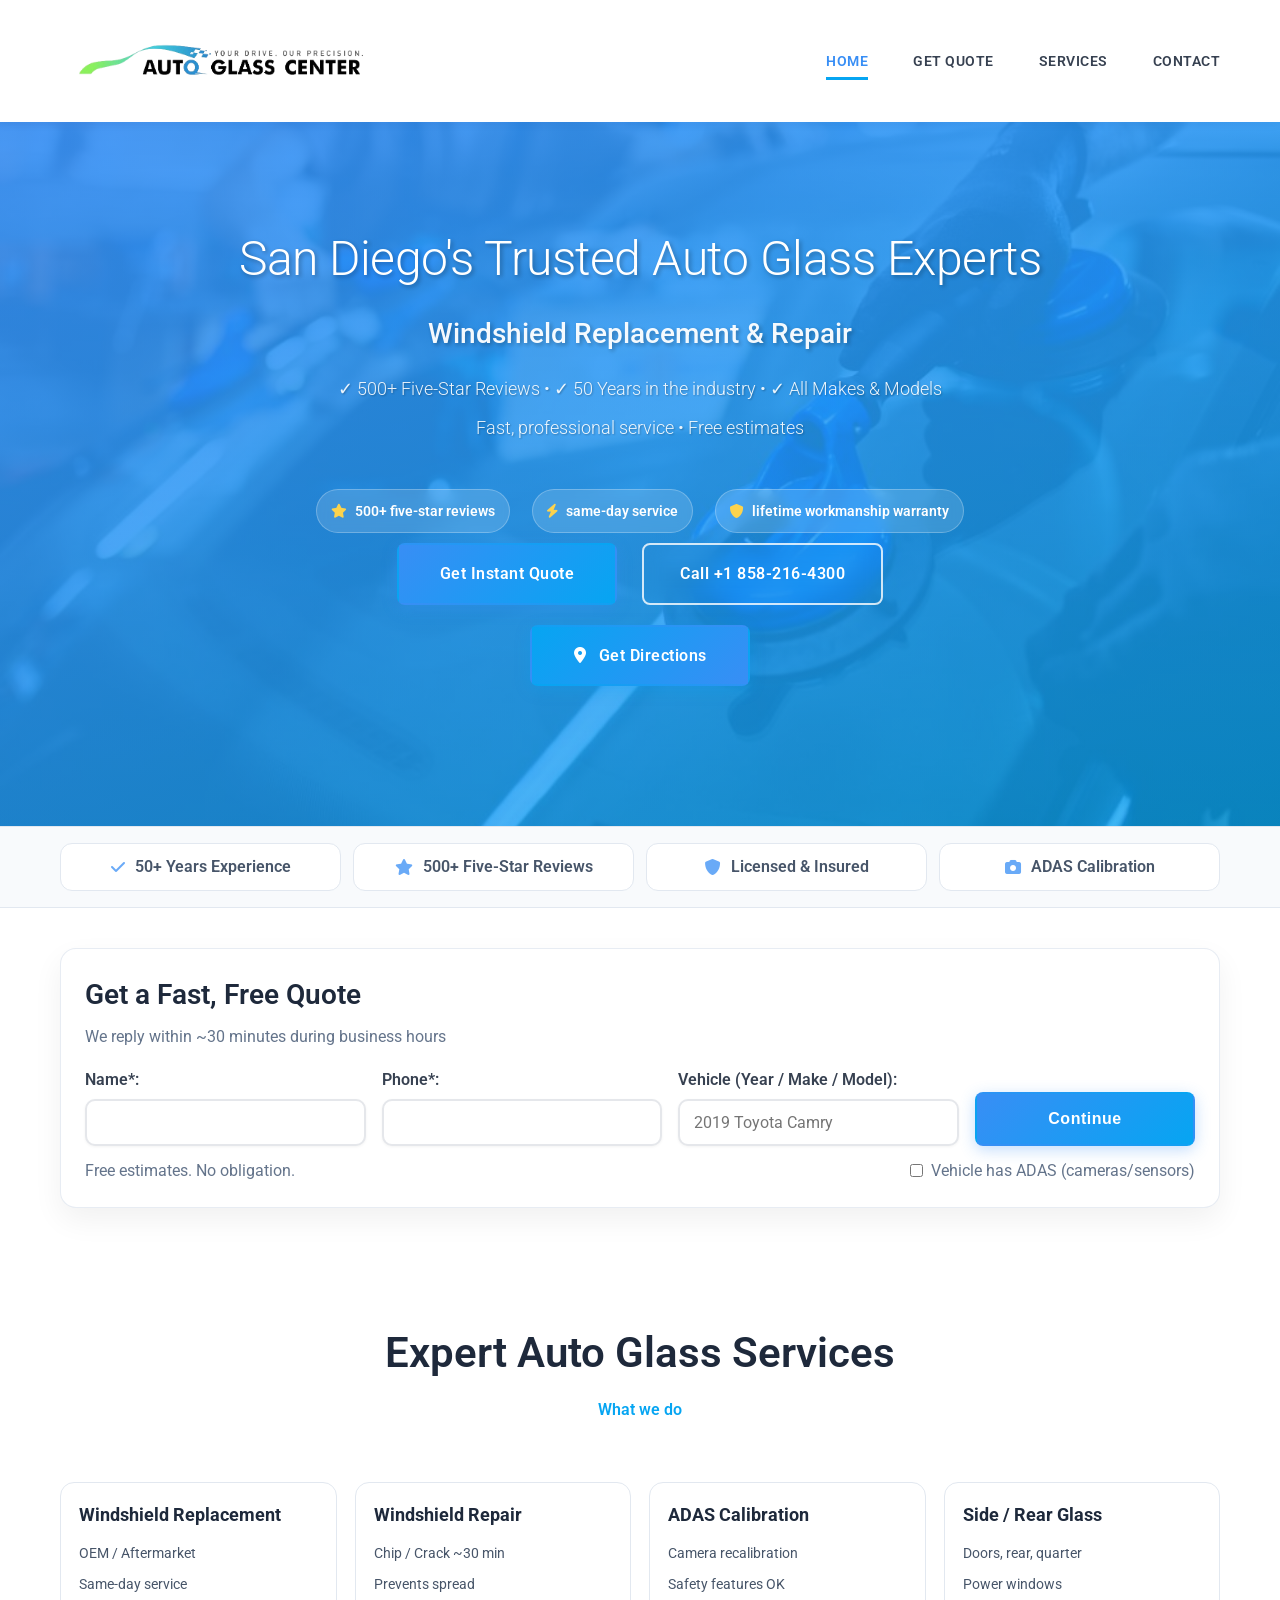
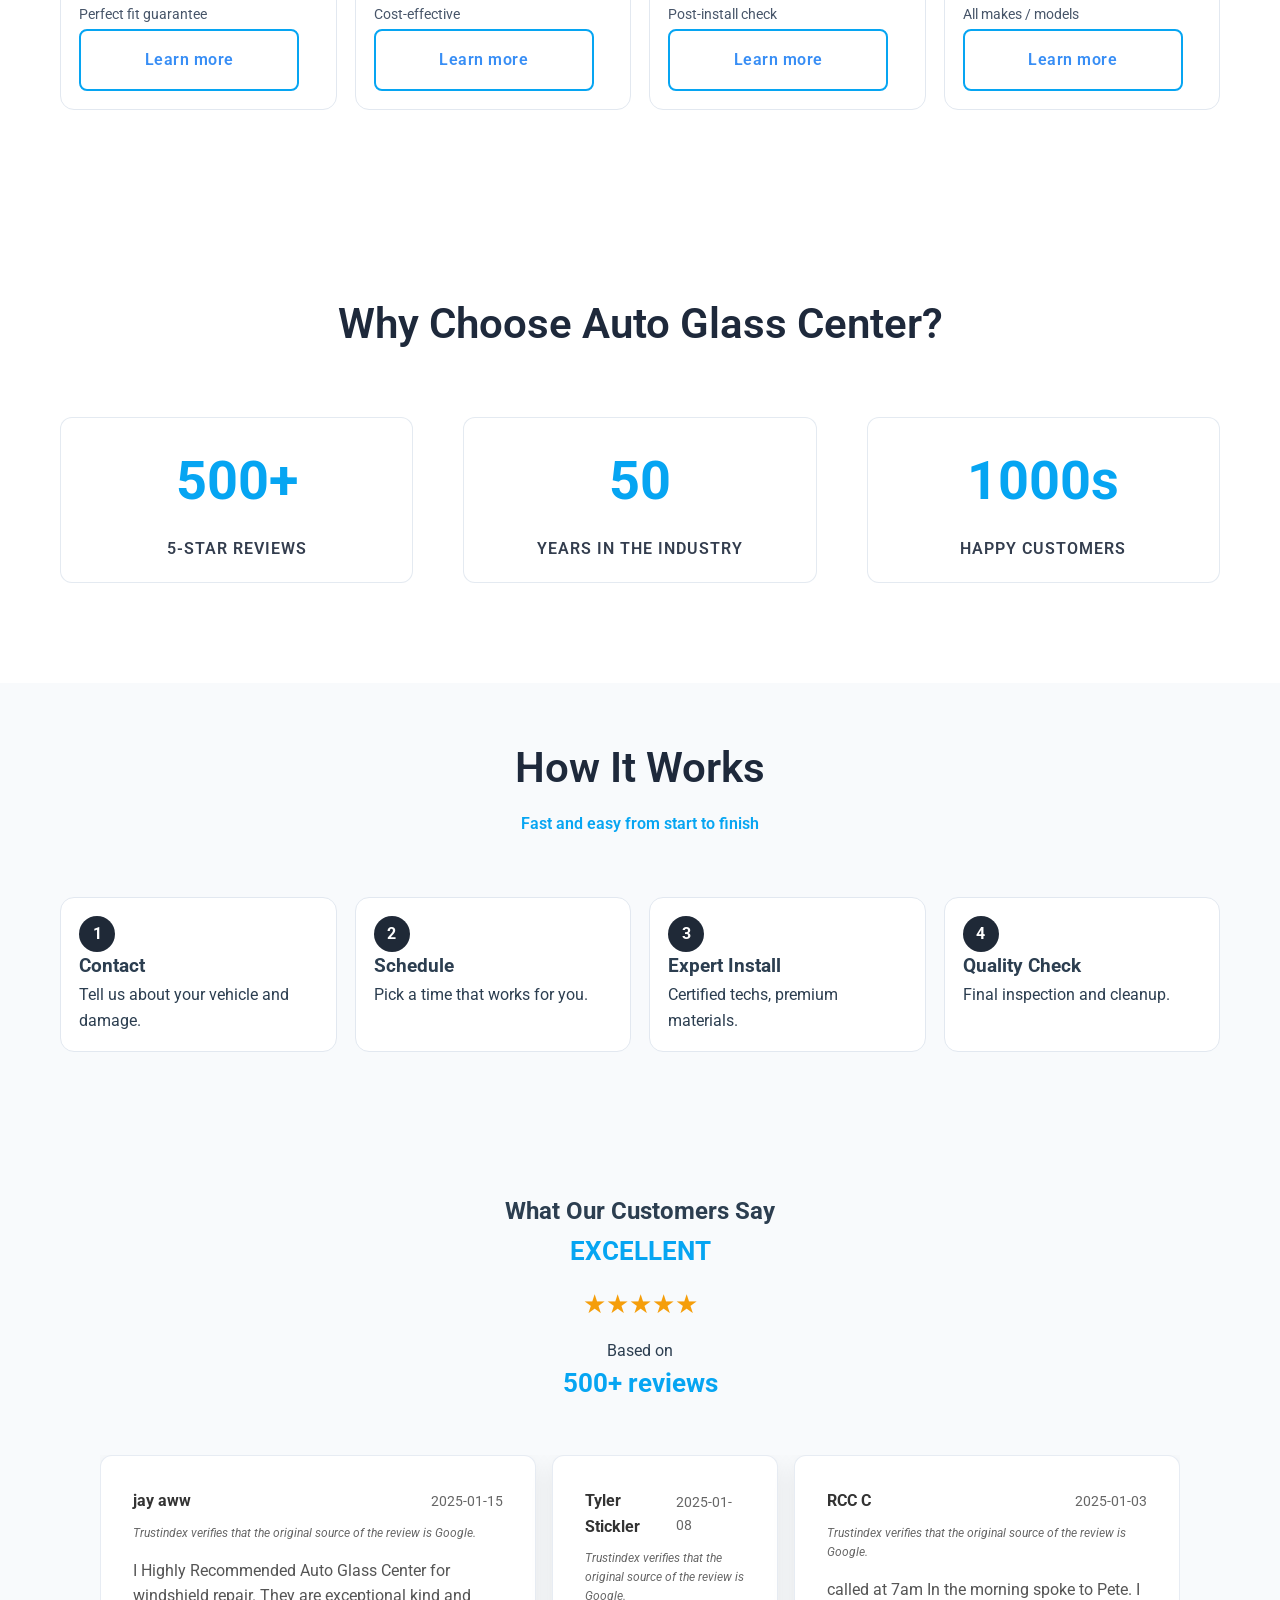
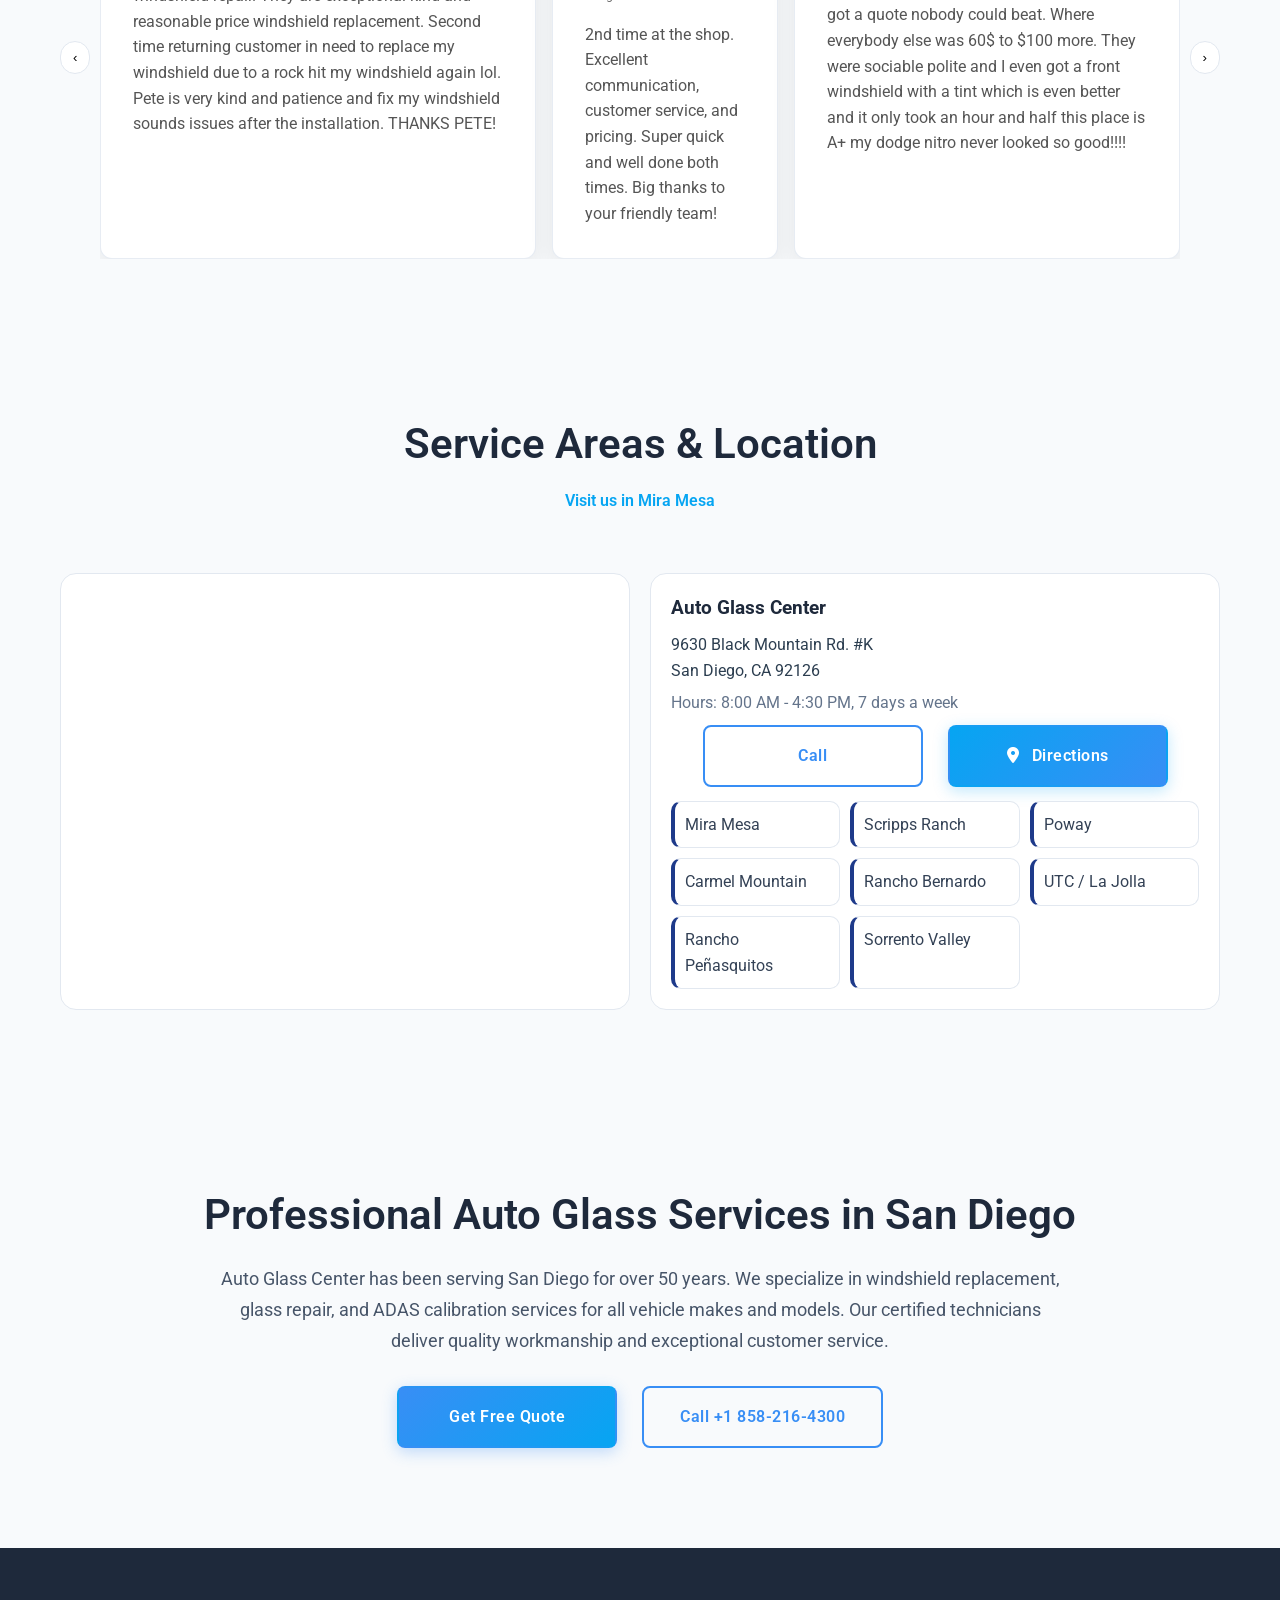
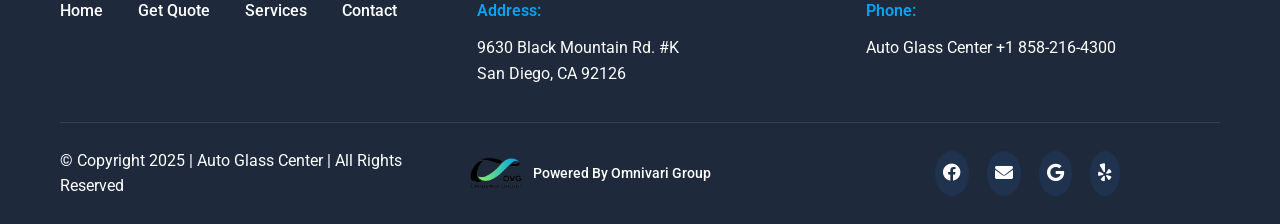
==== commit fdf0d271: "feat: replace hero background with IMG_9781.JPG" ====
--- a/index.html
+++ b/index.html
@@ -12,11 +12,11 @@
     <!-- Favicon -->
     <link rel="icon" type="image/svg+xml" href="favicon.svg">
     <link rel="icon" type="image/x-icon" href="[data-uri]">
-    <meta name="theme-color" content="#1e3a8a">
+    <meta name="theme-color" content="#388ef5">
     
     <!-- SEO -->
     <meta name="description" content="Auto Glass Center in San Diego: windshield replacement and auto glass repair. Same-day service, certified technicians, free quotes. Serving Mira Mesa, Scripps Ranch, Poway.">
-    <meta name="keywords" content="auto glass san diego, windshield replacement san diego, windshield repair san diego, auto glass repair, car window replacement, ADAS calibration, mobile auto glass, Mira Mesa, Scripps Ranch, Rancho Bernardo, Poway, Carmel Mountain">
+    <meta name="keywords" content="auto glass san diego, windshield replacement san diego, windshield repair san diego, auto glass repair, car window replacement, ADAS calibration, Mira Mesa, Scripps Ranch, Rancho Bernardo, Poway, Carmel Mountain">
     <meta name="robots" content="index, follow">
     
     <!-- Open Graph -->
@@ -93,11 +93,17 @@
             <div class="container">
                 <div class="hero-content">
                     <h1 class="hero-title">San Diego's Trusted Auto Glass Experts</h1>
-                    <h2 class="hero-subtitle">Professional Windshield Replacement & Repair</h2>
+                    <h2 class="hero-subtitle">Windshield Replacement & Repair</h2>
                     
                     <div class="hero-description">
-                        <p>✓ 500+ Five-Star Reviews ✓ 50 Years in the industry ✓ All Makes & Models</p>
-                        <p>Fast, Professional Service • Free Estimates</p>
+                        <p>✓ 500+ Five-Star Reviews • ✓ 50 Years in the industry • ✓ All Makes & Models</p>
+                        <p>Fast, professional service • Free estimates</p>
+                    </div>
+
+                    <div class="hero-badges">
+                        <div class="badge"><i class="fas fa-star"></i> 500+ five-star reviews</div>
+                        <div class="badge"><i class="fas fa-bolt"></i> same-day service</div>
+                        <div class="badge"><i class="fas fa-shield-alt"></i> lifetime workmanship warranty</div>
                     </div>
                     
                     <div class="hero-buttons">
@@ -115,6 +121,104 @@
             </div>
         </section>
 
+        <!-- Trust Bar -->
+        <section class="trust-bar">
+            <div class="container">
+                <div class="trust-grid">
+                    <div class="trust-item"><i class="fas fa-check"></i> 50+ Years Experience</div>
+                    <div class="trust-item"><i class="fas fa-star"></i> 500+ Five-Star Reviews</div>
+                    <div class="trust-item"><i class="fas fa-shield-alt"></i> Licensed & Insured</div>
+                    <div class="trust-item"><i class="fas fa-camera"></i> ADAS Calibration</div>
+                </div>
+            </div>
+        </section>
+
+        <!-- Quick Quote Starter -->
+        <section class="quick-quote-section">
+            <div class="container">
+                <div class="quick-quote-card">
+                    <div class="quick-quote-header">
+                        <h2>Get a Fast, Free Quote</h2>
+                        <p>We reply within ~30 minutes during business hours</p>
+                    </div>
+                    <form id="quick-quote-form" class="quick-quote-form" method="GET" action="quote.html">
+                        <input type="hidden" name="adas" id="qq-adas-hidden" value="0">
+                        <div class="qq-row">
+                            <div class="form-group">
+                                <label for="qq-name">Name*:</label>
+                                <input type="text" id="qq-name" name="name" required>
+                            </div>
+                            <div class="form-group">
+                                <label for="qq-phone">Phone*:</label>
+                                <input type="tel" id="qq-phone" name="phone" required>
+                            </div>
+                            <div class="form-group">
+                                <label for="qq-vehicle">Vehicle (Year / Make / Model):</label>
+                                <input type="text" id="qq-vehicle" name="notes" placeholder="2019 Toyota Camry">
+                            </div>
+                            <div class="qq-submit">
+                                <button type="submit" class="btn btn-primary">Continue</button>
+                            </div>
+                        </div>
+                        <div class="qq-helper">
+                            <p>Free estimates. No obligation.</p>
+                            <label class="qq-checkbox">
+                                <input type="checkbox" id="qq-adas"> Vehicle has ADAS (cameras/sensors)
+                            </label>
+                        </div>
+                    </form>
+                </div>
+            </div>
+        </section>
+
+        <!-- Services Grid -->
+        <section class="home-services-section" id="services">
+            <div class="container">
+                <div class="section-header">
+                    <h2>Expert Auto Glass Services</h2>
+                    <p class="section-tagline">What we do</p>
+                </div>
+                <div class="home-services-grid">
+                    <div class="service-card">
+                        <h3>Windshield Replacement</h3>
+                        <ul>
+                            <li>OEM / Aftermarket</li>
+                            <li>Same-day service</li>
+                            <li>Perfect fit guarantee</li>
+                        </ul>
+                        <a href="services.html" class="learn-more-btn">Learn more</a>
+                    </div>
+                    <div class="service-card">
+                        <h3>Windshield Repair</h3>
+                        <ul>
+                            <li>Chip / Crack ~30 min</li>
+                            <li>Prevents spread</li>
+                            <li>Cost-effective</li>
+                        </ul>
+                        <a href="services.html" class="learn-more-btn">Learn more</a>
+                    </div>
+                    <div class="service-card">
+                        <h3>ADAS Calibration</h3>
+                        <ul>
+                            <li>Camera recalibration</li>
+                            <li>Safety features OK</li>
+                            <li>Post-install check</li>
+                        </ul>
+                        <a href="services.html" class="learn-more-btn">Learn more</a>
+                    </div>
+                    <div class="service-card">
+                        <h3>Side / Rear Glass</h3>
+                        <ul>
+                            <li>Doors, rear, quarter</li>
+                            <li>Power windows</li>
+                            <li>All makes / models</li>
+                        </ul>
+                        <a href="services.html" class="learn-more-btn">Learn more</a>
+                    </div>
+                </div>
+            </div>
+        </section>
+
         <!-- Stats Section -->
         <section class="stats-section">
             <div class="container">
@@ -139,7 +243,39 @@
             </div>
         </section>
 
-        <!-- Reviews Section -->
+        <!-- Process Section -->
+        <section class="process-section">
+            <div class="container">
+                <div class="section-header">
+                    <h2>How It Works</h2>
+                    <p class="section-tagline">Fast and easy from start to finish</p>
+                </div>
+                <div class="process-grid">
+                    <div class="process-card">
+                        <div class="process-number">1</div>
+                        <h3>Contact</h3>
+                        <p>Tell us about your vehicle and damage.</p>
+                    </div>
+                    <div class="process-card">
+                        <div class="process-number">2</div>
+                        <h3>Schedule</h3>
+                        <p>Pick a time that works for you.</p>
+                    </div>
+                    <div class="process-card">
+                        <div class="process-number">3</div>
+                        <h3>Expert Install</h3>
+                        <p>Certified techs, premium materials.</p>
+                    </div>
+                    <div class="process-card">
+                        <div class="process-number">4</div>
+                        <h3>Quality Check</h3>
+                        <p>Final inspection and cleanup.</p>
+                    </div>
+                </div>
+            </div>
+        </section>
+
+        <!-- Reviews Section (Carousel) -->
         <section class="reviews-section">
             <div class="container">
                 <div class="reviews-header">
@@ -150,33 +286,70 @@
                         <p>Based on <strong>500+ reviews</strong></p>
                     </div>
                 </div>
-                
-                <div class="reviews-grid">
-                    <div class="review-card">
-                        <div class="reviewer-info">
-                            <strong>jay aww</strong>
-                            <span class="review-date">2025-01-15</span>
-                        </div>
-                        <div class="trustindex">Trustindex verifies that the original source of the review is Google.</div>
-                        <p>I Highly Recommended Auto Glass Center for windshield repair. They are exceptional kind and reasonable price windshield replacement. Second time returning customer in need to replace my windshield due to a rock hit my windshield again lol. Pete is very kind and patience and fix my windshield sounds issues after the installation. THANKS PETE!</p>
-                    </div>
-                    
-                    <div class="review-card">
-                        <div class="reviewer-info">
-                            <strong>Tyler Stickler</strong>
-                            <span class="review-date">2025-01-08</span>
-                        </div>
-                        <div class="trustindex">Trustindex verifies that the original source of the review is Google.</div>
-                        <p>2nd time at the shop. Excellent communication, customer service, and pricing. Super quick and well done both times. Big thanks to your friendly team!</p>
-                    </div>
-                    
-                    <div class="review-card">
-                        <div class="reviewer-info">
-                            <strong>RCC C</strong>
-                            <span class="review-date">2025-01-03</span>
-                        </div>
-                        <div class="trustindex">Trustindex verifies that the original source of the review is Google.</div>
-                        <p>called at 7am In the morning spoke to Pete. I got a quote nobody could beat. Where everybody else was 60$ to $100 more. They were sociable polite and I even got a front windshield with a tint which is even better and it only took an hour and half this place is A+ my dodge nitro never looked so good!!!!</p>
+                <div class="reviews-carousel">
+                    <button class="reviews-prev" aria-label="Previous reviews">‹</button>
+                    <div class="reviews-track">
+                        <div class="review-card">
+                            <div class="reviewer-info">
+                                <strong>jay aww</strong>
+                                <span class="review-date">2025-01-15</span>
+                            </div>
+                            <div class="trustindex">Trustindex verifies that the original source of the review is Google.</div>
+                            <p>I Highly Recommended Auto Glass Center for windshield repair. They are exceptional kind and reasonable price windshield replacement. Second time returning customer in need to replace my windshield due to a rock hit my windshield again lol. Pete is very kind and patience and fix my windshield sounds issues after the installation. THANKS PETE!</p>
+                        </div>
+                        <div class="review-card">
+                            <div class="reviewer-info">
+                                <strong>Tyler Stickler</strong>
+                                <span class="review-date">2025-01-08</span>
+                            </div>
+                            <div class="trustindex">Trustindex verifies that the original source of the review is Google.</div>
+                            <p>2nd time at the shop. Excellent communication, customer service, and pricing. Super quick and well done both times. Big thanks to your friendly team!</p>
+                        </div>
+                        <div class="review-card">
+                            <div class="reviewer-info">
+                                <strong>RCC C</strong>
+                                <span class="review-date">2025-01-03</span>
+                            </div>
+                            <div class="trustindex">Trustindex verifies that the original source of the review is Google.</div>
+                            <p>called at 7am In the morning spoke to Pete. I got a quote nobody could beat. Where everybody else was 60$ to $100 more. They were sociable polite and I even got a front windshield with a tint which is even better and it only took an hour and half this place is A+ my dodge nitro never looked so good!!!!</p>
+                        </div>
+                    </div>
+                    <button class="reviews-next" aria-label="Next reviews">›</button>
+                </div>
+            </div>
+        </section>
+
+        <!-- Map & Areas -->
+        <section class="map-areas-section">
+            <div class="container">
+                <div class="section-header">
+                    <h2>Service Areas & Location</h2>
+                    <p class="section-tagline">Visit us in Mira Mesa</p>
+                </div>
+                <div class="map-areas-grid">
+                    <div class="map-card">
+                        <div class="map-embed">
+                            <iframe src="https://www.google.com/maps?q=9630+Black+Mountain+Rd+%23K,+San+Diego,+CA+92126&output=embed" width="100%" height="100%" style="border:0; min-height: 320px;" allowfullscreen="" loading="lazy" referrerpolicy="no-referrer-when-downgrade"></iframe>
+                        </div>
+                    </div>
+                    <div class="areas-card">
+                        <h3>Auto Glass Center</h3>
+                        <p>9630 Black Mountain Rd. #K<br>San Diego, CA 92126</p>
+                        <p class="hours">Hours: 8:00 AM - 4:30 PM, 7 days a week</p>
+                        <div class="cta-buttons" style="margin-top: 10px;">
+                            <a href="tel:+18582164300" class="btn btn-outline-blue">Call</a>
+                            <a href="https://www.google.com/maps/dir/?api=1&destination=9630+Black+Mountain+Rd+%23K+San+Diego+CA+92126" target="_blank" class="btn btn-tertiary"><i class="fas fa-map-marker-alt"></i> Directions</a>
+                        </div>
+                        <ul class="areas-pills">
+                            <li>Mira Mesa</li>
+                            <li>Scripps Ranch</li>
+                            <li>Poway</li>
+                            <li>Carmel Mountain</li>
+                            <li>Rancho Bernardo</li>
+                            <li>UTC / La Jolla</li>
+                            <li>Rancho Peñasquitos</li>
+                            <li>Sorrento Valley</li>
+                        </ul>
                     </div>
                 </div>
             </div>
@@ -249,6 +422,15 @@
         Go to Top
     </button>
 
+    <!-- Mobile Sticky Action Bar -->
+    <div class="sticky-actions">
+        <div class="bar">
+            <a href="quote.html" class="primary">Get Quote</a>
+            <a href="tel:+18582164300">Call</a>
+            <a href="https://www.google.com/maps/dir/?api=1&destination=9630+Black+Mountain+Rd+%23K+San+Diego+CA+92126" target="_blank">Directions</a>
+        </div>
+    </div>
+
     <script src="script.js"></script>
 </body>
 </html> 
--- a/styles.css
+++ b/styles.css
@@ -20,6 +20,12 @@
     overscroll-behavior: none;
 }
 
+/* Brand color variables (match logo teal gradient) */
+:root {
+    --brand-1: #388ef5; /* primary blue */
+    --brand-2: #06a5f2; /* accent blue */
+}
+
 .container {
     max-width: 1200px;
     margin: 0 auto;
@@ -31,7 +37,7 @@
     position: absolute;
     top: -40px;
     left: 6px;
-    background: #1e3a8a;
+    background: var(--brand-1);
     color: #fff;
     padding: 8px;
     text-decoration: none;
@@ -45,7 +51,7 @@
 
 /* Header Styles */
 .header-top {
-    background: linear-gradient(135deg, #1e3a8a 0%, #1e40af 100%) !important;
+    background: linear-gradient(135deg, var(--brand-1) 0%, var(--brand-2) 100%) !important;
     padding: 10px 0;
     box-shadow: 0 1px 3px rgba(0,0,0,0.1);
 }
@@ -124,9 +130,9 @@
 }
 
 .logo:hover {
-    background: rgba(59, 130, 246, 0.08);
+    background: rgba(56, 142, 245, 0.08);
     transform: translateY(-2px);
-    box-shadow: 0 4px 12px rgba(59, 130, 246, 0.15);
+    box-shadow: 0 4px 12px rgba(56, 142, 245, 0.15);
 }
 
 .logo-image {
@@ -162,8 +168,8 @@
 
 .nav-menu a:hover,
 .nav-menu a.active {
-    color: #1e3a8a;
-    border-bottom-color: #3b82f6;
+    color: var(--brand-1);
+    border-bottom-color: var(--brand-2);
 }
 
 /* Nav header for logo + hamburger row */
@@ -194,7 +200,7 @@
     display: block;
     width: 28px;
     height: 3px;
-    background: #1e3a8a;
+    background: var(--brand-1);
     border-radius: 2px;
     transition: all 0.3s cubic-bezier(.4,0,.2,1);
     position: relative;
@@ -214,8 +220,8 @@
 
 /* Hero Section */
 .hero {
-    background: linear-gradient(rgba(30, 58, 138, 0.8), rgba(30, 64, 175, 0.7)),
-    url('https://images.unsplash.com/photo-1469474968028-56623f02e42e?ixlib=rb-4.0.3&ixid=M3wxMjA3fDB8MHxwaG90by1wYWdlfHx8fGVufDB8fHx8fA%3D%3D&auto=format&fit=crop&w=2070&q=80') center/cover;
+    background: linear-gradient(rgba(56, 142, 245, 0.75), rgba(6, 165, 242, 0.55)),
+    url('IMG_9781.JPG') center/cover;
     color: white;
     padding: 140px 0;
     text-align: center;
@@ -231,7 +237,7 @@
     left: 0;
     right: 0;
     bottom: 0;
-    background: linear-gradient(135deg, rgba(30, 58, 138, 0.8) 0%, rgba(59, 130, 246, 0.6) 100%);
+    background: linear-gradient(135deg, rgba(56, 142, 245, 0.65) 0%, rgba(6, 165, 242, 0.45) 100%);
     z-index: 1;
 }
 
@@ -283,6 +289,91 @@
     font-weight: 300;
 }
 
+/* Hero Badges Row */
+.hero-badges {
+    display: flex;
+    justify-content: center;
+    gap: 22px;
+    flex-wrap: wrap;
+    margin: 28px 0 10px;
+    z-index: 2;
+}
+
+.hero-badges .badge {
+    display: inline-flex;
+    align-items: center;
+    gap: 8px;
+    background: rgba(255,255,255,0.14);
+    color: #fff;
+    padding: 10px 14px;
+    border-radius: 999px;
+    border: 1px solid rgba(255,255,255,0.25);
+    backdrop-filter: blur(6px);
+    font-weight: 600;
+    font-size: 14px;
+    text-transform: none;
+}
+
+.hero-badges .badge i {
+    color: #fcd34d;
+}
+
+/* Home Services grid */
+.home-services-section { padding: 80px 0; background: #ffffff; }
+.home-services-grid {
+    display: grid;
+    grid-template-columns: repeat(auto-fit, minmax(240px, 1fr));
+    gap: 18px;
+}
+.service-card {
+    background: #fff;
+    border: 1px solid #e2e8f0;
+    border-radius: 14px;
+    padding: 18px;
+}
+.service-card h3 { font-size: 18px; color: #1e293b; margin-bottom: 8px; }
+.service-card ul { list-style: none; margin: 0; padding: 0; }
+.service-card li { color: #475569; font-size: 14px; padding: 4px 0; }
+
+/* Reviews carousel */
+.reviews-carousel {
+    display: grid;
+    grid-template-columns: auto 1fr auto;
+    align-items: center;
+    gap: 10px;
+}
+.reviews-track {
+    overflow-x: auto;
+    display: flex;
+    gap: 16px;
+    scroll-behavior: smooth;
+}
+.reviews-prev, .reviews-next {
+    border: 1px solid #e2e8f0;
+    background: #fff;
+    border-radius: 999px;
+    padding: 8px 12px;
+    cursor: pointer;
+}
+
+/* Map & Areas */
+.map-areas-section { padding: 80px 0; background: #f8fafc; }
+.map-areas-grid {
+    display: grid;
+    grid-template-columns: 1fr;
+    gap: 20px;
+}
+@media (min-width: 900px) {
+    .map-areas-grid { grid-template-columns: 1fr 1fr; }
+}
+.map-card, .areas-card { background: #fff; border: 1px solid #e2e8f0; border-radius: 16px; }
+.map-embed { height: 100%; min-height: 340px; width: 100%; border-radius: 16px; overflow: hidden; }
+.areas-card { padding: 20px; }
+.areas-card h3 { color: #1e293b; margin-bottom: 8px; }
+.areas-card .hours { color: #64748b; margin-top: 6px; }
+.areas-pills { list-style: none; display: grid; grid-template-columns: repeat(auto-fit, minmax(160px, 1fr)); gap: 10px; margin-top: 14px; padding: 0; }
+.areas-pills li { background: #fff; border: 1px solid #e2e8f0; border-left: 4px solid #1e3a8a; border-radius: 10px; padding: 10px; color: #334155; }
+
 .hero-buttons {
     display: flex;
     flex-direction: column;
@@ -316,16 +407,16 @@
 }
 
 .btn-primary {
-    background: linear-gradient(135deg, #1e3a8a 0%, #3b82f6 100%);
+    background: linear-gradient(135deg, var(--brand-1) 0%, var(--brand-2) 100%);
     color: white;
     border: 2px solid transparent;
-    box-shadow: 0 4px 15px rgba(30, 58, 138, 0.3);
+    box-shadow: 0 4px 15px rgba(56, 142, 245, 0.3);
 }
 
 .btn-primary:hover {
-    background: linear-gradient(135deg, #1e40af 0%, #2563eb 100%);
+    background: linear-gradient(135deg, #2f7fe0 0%, #0496dc 100%);
     transform: translateY(-2px);
-    box-shadow: 0 8px 25px rgba(30, 58, 138, 0.4);
+    box-shadow: 0 8px 25px rgba(56, 142, 245, 0.35);
 }
 
 .btn-secondary {
@@ -337,23 +428,23 @@
 
 .btn-secondary:hover {
     background: rgba(255,255,255,0.95);
-    color: #1e3a8a;
+    color: var(--brand-1);
     border-color: white;
     transform: translateY(-2px);
     box-shadow: 0 8px 25px rgba(255,255,255,0.2);
 }
 
 .btn-tertiary {
-    background: linear-gradient(135deg, #16a34a 0%, #22c55e 100%);
+    background: linear-gradient(135deg, var(--brand-2) 0%, var(--brand-1) 100%);
     color: white;
     border: 2px solid transparent;
-    box-shadow: 0 4px 15px rgba(22, 163, 74, 0.3);
+    box-shadow: 0 4px 15px rgba(6, 165, 242, 0.25);
 }
 
 .btn-tertiary:hover {
-    background: linear-gradient(135deg, #15803d 0%, #16a34a 100%);
+    background: linear-gradient(135deg, var(--brand-1) 0%, var(--brand-2) 100%);
     transform: translateY(-2px);
-    box-shadow: 0 8px 25px rgba(22, 163, 74, 0.4);
+    box-shadow: 0 8px 25px rgba(6, 165, 242, 0.35);
 }
 
 .btn-tertiary i {
@@ -362,18 +453,134 @@
 
 .btn-outline-blue {
     background: transparent;
-    color: #1e3a8a;
-    border: 2px solid #1e3a8a;
+    color: var(--brand-1);
+    border: 2px solid var(--brand-1);
     transition: all 0.3s ease;
 }
 
 .btn-outline-blue:hover {
-    background: #1e3a8a;
+    background: var(--brand-1);
     color: white;
     transform: translateY(-2px);
-    box-shadow: 0 8px 25px rgba(30, 58, 138, 0.4);
-}
-
+    box-shadow: 0 8px 25px rgba(56, 142, 245, 0.35);
+}
+
+/* Trust Bar */
+.trust-bar {
+    background: #f8fafc;
+    border-top: 1px solid #e2e8f0;
+    border-bottom: 1px solid #e2e8f0;
+    padding: 16px 0;
+}
+
+.trust-grid {
+    display: grid;
+    grid-template-columns: repeat(2, 1fr);
+    gap: 12px;
+}
+
+@media (min-width: 768px) {
+    .trust-grid { grid-template-columns: repeat(4, 1fr); }
+}
+
+.trust-item {
+    display: flex;
+    align-items: center;
+    justify-content: center;
+    gap: 10px;
+    color: #475569;
+    font-weight: 600;
+    background: #ffffff;
+    border: 1px solid #e2e8f0;
+    border-radius: 12px;
+    padding: 10px 12px;
+}
+
+.trust-item i { color: var(--brand-1); opacity: 0.75; }
+
+/* Quick Quote */
+.quick-quote-section { background: #fff; padding: 40px 0; }
+
+.quick-quote-card {
+    background: #ffffff;
+    border: 1px solid rgba(226, 232, 240, 0.8);
+    border-radius: 16px;
+    box-shadow: 0 12px 30px rgba(0,0,0,0.06);
+    padding: 24px;
+}
+
+.quick-quote-header h2 {
+    font-size: 28px;
+    color: #1e293b;
+    font-weight: 600;
+}
+
+.quick-quote-header p { color: #64748b; margin-top: 6px; }
+
+.quick-quote-form .qq-row {
+    display: grid;
+    grid-template-columns: 1fr;
+    gap: 16px;
+    margin-top: 18px;
+}
+
+@media (min-width: 900px) {
+    .quick-quote-form .qq-row { grid-template-columns: 1fr 1fr 1fr auto; }
+}
+
+.quick-quote-form .qq-submit { display: flex; align-items: end; }
+
+.quick-quote-form .form-group input {
+    padding: 12px 14px;
+    border: 2px solid #e5e7eb;
+    border-radius: 10px;
+    font-size: 16px;
+    transition: all 0.2s ease;
+    background: #fff;
+}
+
+.quick-quote-form .form-group label { font-weight: 600; color: #374151; margin-bottom: 6px; display: block; }
+
+.quick-quote-form .form-group input:focus {
+    outline: none;
+    border-color: #3b82f6;
+    box-shadow: 0 0 0 4px rgba(59, 130, 246, 0.1);
+}
+
+.qq-helper {
+    display: flex;
+    flex-direction: column;
+    gap: 10px;
+    margin-top: 12px;
+    color: #64748b;
+}
+
+@media (min-width: 768px) {
+    .qq-helper { flex-direction: row; justify-content: space-between; align-items: center; }
+}
+
+.qq-checkbox { display: inline-flex; gap: 8px; align-items: center; }
+
+/* Process Section */
+.process-section { background: #f8fafc; padding: 60px 0; }
+.process-grid {
+    display: grid;
+    grid-template-columns: repeat(auto-fit, minmax(220px, 1fr));
+    gap: 18px;
+}
+.process-card {
+    background: #fff;
+    border: 1px solid #e2e8f0;
+    border-radius: 14px;
+    padding: 18px;
+}
+.process-number {
+    height: 36px; width: 36px;
+    border-radius: 999px;
+    background: #1f2937; color: #fff;
+    display: inline-flex; align-items: center; justify-content: center;
+    font-weight: 700;
+}
 /* Reviews Section */
 .reviews-section {
     padding: 80px 0;
@@ -387,7 +594,7 @@
 
 .rating strong {
     font-size: 26px;
-    color: #16a34a;
+    color: var(--brand-2);
     display: block;
     margin-bottom: 12px;
     font-weight: 700;
@@ -476,18 +683,18 @@
 }
 
 .section-tagline {
-    color: #3b82f6;
+    color: var(--brand-2);
     font-weight: 600;
     margin-bottom: 24px;
     font-size: 16px;
 }
 
 .learn-more-btn {
-    color: #1e3a8a;
+    color: var(--brand-1);
     text-decoration: none;
     font-weight: 600;
     padding: 16px 36px;
-    border: 2px solid #3b82f6;
+    border: 2px solid var(--brand-2);
     border-radius: 8px;
     transition: all 0.3s ease;
     display: inline-block;
@@ -498,10 +705,10 @@
 }
 
 .learn-more-btn:hover {
-    background: linear-gradient(135deg, #1e3a8a 0%, #3b82f6 100%);
+    background: linear-gradient(135deg, var(--brand-1) 0%, var(--brand-2) 100%);
     color: white;
     transform: translateY(-2px);
-    box-shadow: 0 8px 25px rgba(30, 58, 138, 0.3);
+    box-shadow: 0 8px 25px rgba(56, 142, 245, 0.25);
 }
 
 .services-content {
@@ -534,7 +741,7 @@
     content: "✓";
     position: absolute;
     left: 0;
-    color: #28a745;
+    color: var(--brand-2);
     font-weight: bold;
 }
 
@@ -574,7 +781,7 @@
     content: "→";
     position: absolute;
     left: 0;
-    color: #e53e3e;
+    color: var(--brand-1);
     font-weight: bold;
 }
 
@@ -607,23 +814,14 @@
 /* Stats Section */
 .stats-section {
     padding: 100px 0;
-    background: linear-gradient(135deg, #1e3a8a 0%, #1e40af 100%);
-    color: white;
+    background: #ffffff;
+    color: #1e293b;
     text-align: center;
     position: relative;
     overflow: hidden;
 }
 
-.stats-section::before {
-    content: '';
-    position: absolute;
-    top: 0;
-    left: 0;
-    right: 0;
-    bottom: 0;
-    background: url('data:image/svg+xml,<svg xmlns="http://www.w3.org/2000/svg" viewBox="0 0 100 100"><defs><pattern id="grid" width="10" height="10" patternUnits="userSpaceOnUse"><path d="M 10 0 L 0 0 0 10" fill="none" stroke="rgba(255,255,255,0.05)" stroke-width="1"/></pattern></defs><rect width="100" height="100" fill="url(%23grid)"/></svg>');
-    z-index: 1;
-}
+.stats-section::before { display: none; }
 
 .stats-section .container {
     position: relative;
@@ -638,7 +836,7 @@
     font-size: 42px;
     font-weight: 600;
     margin-bottom: 18px;
-    text-shadow: 0 2px 4px rgba(0,0,0,0.3);
+    text-shadow: none;
 }
 
 .stats-grid {
@@ -651,24 +849,23 @@
     text-align: center;
     padding: 20px;
     border-radius: 12px;
-    background: rgba(255,255,255,0.1);
-    backdrop-filter: blur(10px);
-    border: 1px solid rgba(255,255,255,0.2);
+    background: #ffffff;
+    border: 1px solid rgba(226, 232, 240, 0.9);
     transition: all 0.3s ease;
 }
 
 .stat-item:hover {
     transform: translateY(-5px);
-    background: rgba(255,255,255,0.15);
-    box-shadow: 0 15px 35px rgba(0,0,0,0.2);
+    background: #ffffff;
+    box-shadow: 0 15px 35px rgba(0,0,0,0.08);
 }
 
 .stat-number {
     font-size: 54px;
     font-weight: 700;
-    color: #60a5fa;
+    color: var(--brand-2);
     margin-bottom: 12px;
-    text-shadow: 0 2px 4px rgba(0,0,0,0.3);
+    text-shadow: none;
 }
 
 .stat-label {
@@ -1058,24 +1255,16 @@
 
 /* Page Header */
 .page-header {
-    background: linear-gradient(135deg, #1e3a8a 0%, #1e40af 100%);
-    color: white;
-    padding: 100px 0 60px;
+    background: #ffffff;
+    color: #1e293b;
+    padding: 60px 0 40px;
     text-align: center;
     position: relative;
     overflow: hidden;
-}
-
-.page-header::before {
-    content: '';
-    position: absolute;
-    top: 0;
-    left: 0;
-    right: 0;
-    bottom: 0;
-    background: url('data:image/svg+xml,<svg xmlns="http://www.w3.org/2000/svg" viewBox="0 0 100 100"><defs><pattern id="grid" width="10" height="10" patternUnits="userSpaceOnUse"><path d="M 10 0 L 0 0 0 10" fill="none" stroke="rgba(255,255,255,0.05)" stroke-width="1"/></pattern></defs><rect width="100" height="100" fill="url(%23grid)"/></svg>');
-    z-index: 1;
-}
+    border-bottom: 1px solid #e2e8f0;
+}
+
+.page-header::before { display: none; }
 
 .page-header .container {
     position: relative;
@@ -1086,12 +1275,12 @@
     font-size: 3rem;
     margin-bottom: 15px;
     font-weight: 600;
-    text-shadow: 0 2px 4px rgba(0,0,0,0.3);
+    text-shadow: none;
 }
 
 .page-header p {
     font-size: 1.3rem;
-    opacity: 0.9;
+    opacity: 0.85;
     font-weight: 300;
     max-width: 600px;
     margin: 0 auto;
@@ -1129,10 +1318,10 @@
 
 .info-item i {
     font-size: 3rem;
-    color: #3b82f6;
+    color: var(--brand-2);
     margin-bottom: 20px;
     padding: 20px;
-    background: rgba(59, 130, 246, 0.1);
+    background: rgba(38, 166, 154, 0.1);
     border-radius: 50%;
     width: 80px;
     height: 80px;
@@ -1183,7 +1372,7 @@
 
 .contact-item i {
     font-size: 2rem;
-    color: #e53e3e;
+    color: var(--brand-1);
     margin-right: 20px;
     margin-top: 5px;
     min-width: 40px;
@@ -1202,12 +1391,12 @@
 }
 
 .contact-item a {
-    color: #e53e3e;
+    color: var(--brand-2);
     text-decoration: none;
 }
 
 .contact-item a:hover {
-    color: #c53030;
+    color: var(--brand-1);
 }
 
 .contact-form-container h2 {
@@ -1346,7 +1535,7 @@
     position: fixed;
     bottom: 20px;
     right: 20px;
-    background: linear-gradient(135deg, #1e3a8a 0%, #3b82f6 100%);
+    background: linear-gradient(135deg, var(--brand-1) 0%, var(--brand-2) 100%);
     color: white;
     border: none;
     padding: 16px 22px;
@@ -1356,17 +1545,61 @@
     z-index: 1000;
     transition: all 0.3s ease;
     font-weight: 600;
-    box-shadow: 0 4px 15px rgba(30, 58, 138, 0.3);
+    box-shadow: 0 4px 15px rgba(56, 142, 245, 0.3);
 }
 
 .go-to-top:hover {
-    background: linear-gradient(135deg, #1e40af 0%, #2563eb 100%);
+    background: linear-gradient(135deg, #00564c 0%, #1e9e93 100%);
     transform: translateY(-3px);
-    box-shadow: 0 8px 25px rgba(30, 58, 138, 0.4);
+    box-shadow: 0 8px 25px rgba(56, 142, 245, 0.35);
 }
 
 .go-to-top i {
     margin-right: 5px;
+}
+
+/* Mobile Sticky Action Bar */
+.sticky-actions {
+    position: fixed;
+    bottom: 16px;
+    left: 0;
+    right: 0;
+    z-index: 1200;
+    padding: 0 16px;
+    display: none;
+}
+
+.sticky-actions .bar {
+    max-width: 560px;
+    margin: 0 auto;
+    display: flex;
+    gap: 8px;
+    background: #fff;
+    border: 1px solid #e5e7eb;
+    border-radius: 999px;
+    padding: 8px;
+    box-shadow: 0 10px 25px rgba(0,0,0,0.12);
+}
+
+.sticky-actions .bar a,
+.sticky-actions .bar button {
+    flex: 1;
+    border-radius: 999px;
+    padding: 10px 14px;
+    font-weight: 600;
+    border: 2px solid #e5e7eb;
+    background: #fff;
+    color: #1f2937;
+}
+
+.sticky-actions .bar .primary {
+    background: linear-gradient(135deg, var(--brand-1) 0%, var(--brand-2) 100%);
+    color: #fff;
+    border: 2px solid transparent;
+}
+
+@media (max-width: 768px) {
+    .sticky-actions { display: block; }
 }
 
 /* Footer */
@@ -1419,7 +1652,7 @@
 }
 
 .footer-nav a:hover {
-    color: #60a5fa;
+    color: var(--brand-2);
     transform: translateY(-1px);
 }
 
@@ -1431,7 +1664,7 @@
 
 .footer-info h4 {
     margin-bottom: 12px;
-    color: #60a5fa;
+    color: var(--brand-2);
     font-weight: 600;
 }
 
@@ -1487,12 +1720,12 @@
     transition: all 0.3s ease;
     padding: 8px;
     border-radius: 50%;
-    background: rgba(96, 165, 250, 0.1);
+    background: rgba(56, 142, 245, 0.1);
 }
 
 .footer-social a:hover {
-    color: #60a5fa;
-    background: rgba(96, 165, 250, 0.2);
+    color: var(--brand-2);
+    background: rgba(56, 142, 245, 0.2);
     transform: translateY(-2px);
 }
 
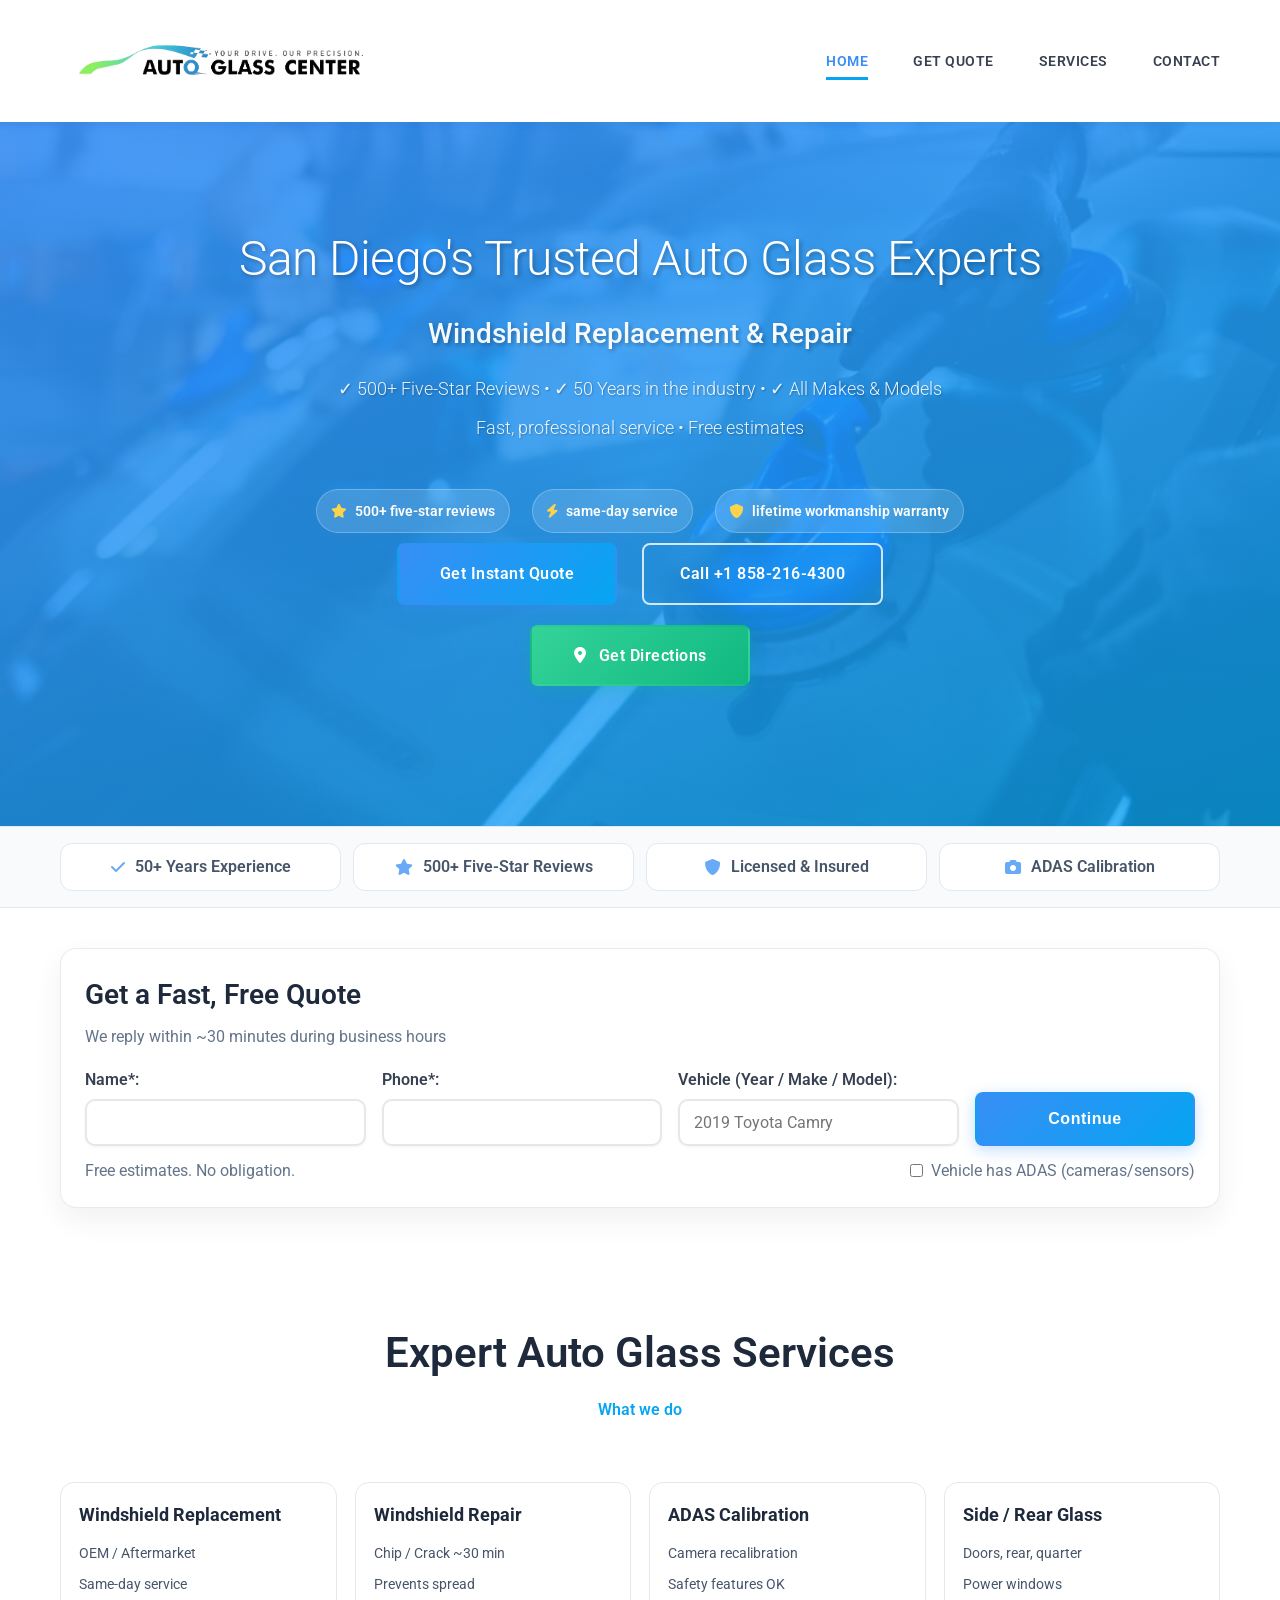
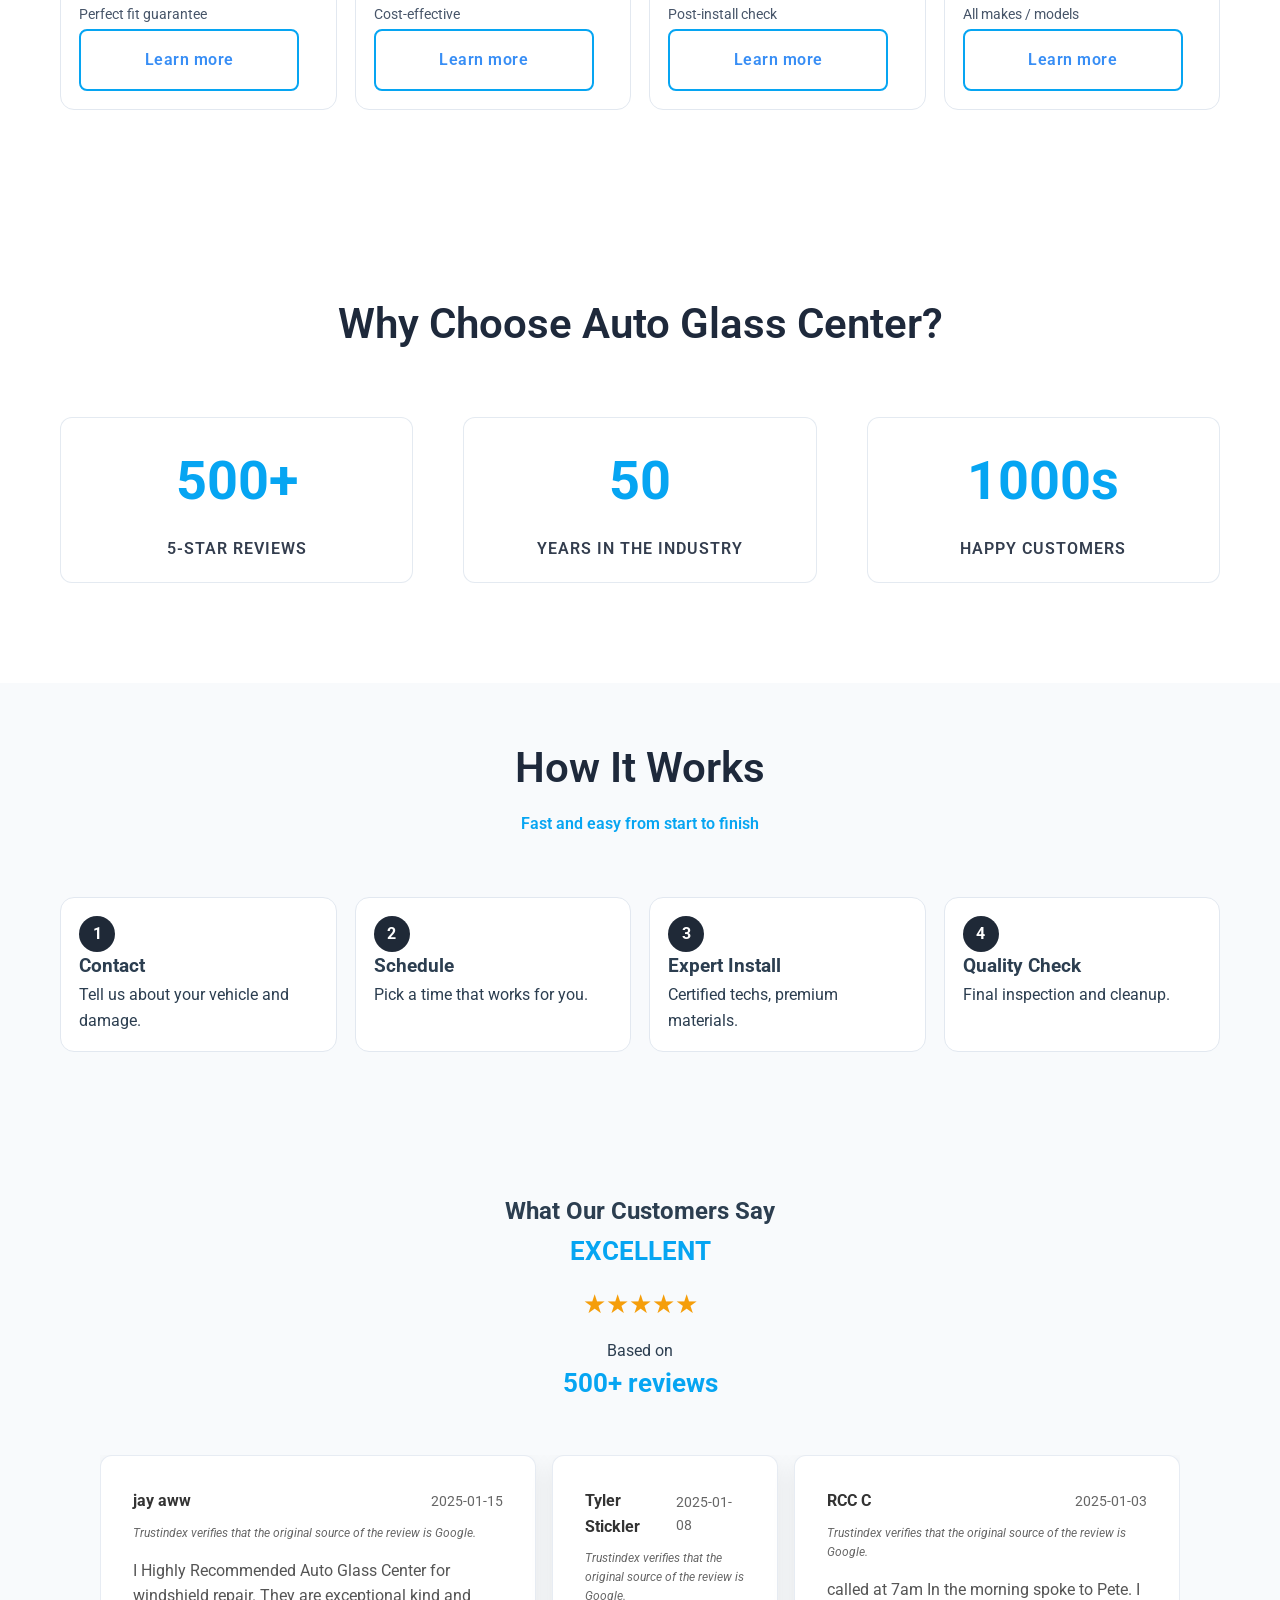
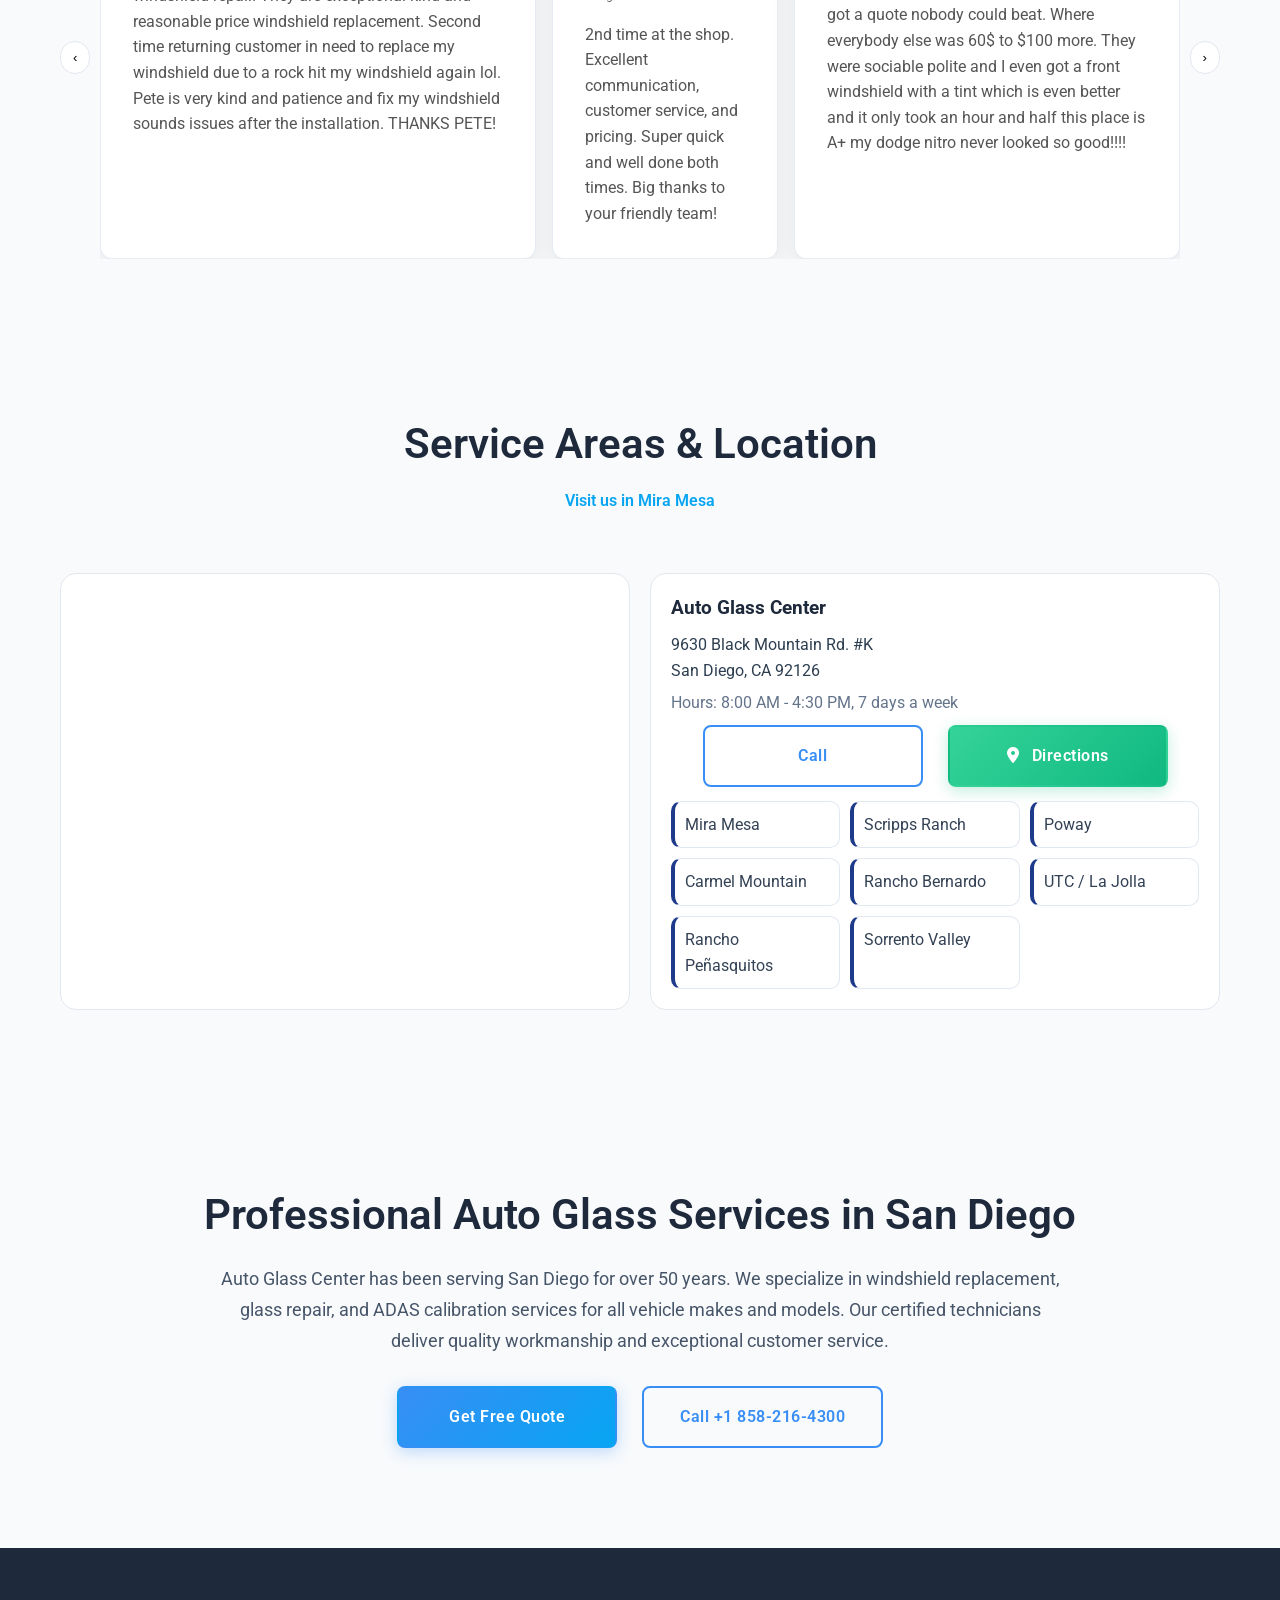
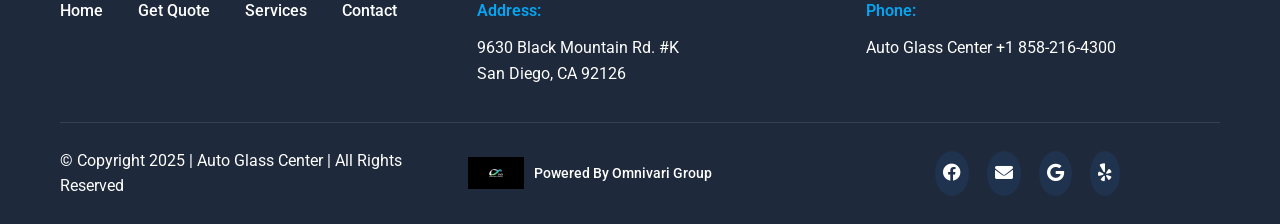
==== commit 86f55df5: "chore: swap Omnivari logo to 'company logo-2.png' across pages" ====
--- a/index.html
+++ b/index.html
@@ -400,7 +400,7 @@
                 </div>
                 <div class="footer-center">
                     <div class="omnivari-section">
-                        <img src="omnivari.png" alt="Omnivari Group" class="omnivari-logo">
+                        <img src="company logo-2.png" alt="Omnivari Group" class="omnivari-logo">
                         <span class="omnivari-text">Powered By Omnivari Group</span>
                     </div>
                 </div>
--- a/styles.css
+++ b/styles.css
@@ -435,16 +435,16 @@
 }
 
 .btn-tertiary {
-    background: linear-gradient(135deg, var(--brand-2) 0%, var(--brand-1) 100%);
+    background: linear-gradient(135deg, #34d399 0%, #10b981 100%);
     color: white;
     border: 2px solid transparent;
-    box-shadow: 0 4px 15px rgba(6, 165, 242, 0.25);
+    box-shadow: 0 4px 15px rgba(16, 185, 129, 0.25);
 }
 
 .btn-tertiary:hover {
-    background: linear-gradient(135deg, var(--brand-1) 0%, var(--brand-2) 100%);
+    background: linear-gradient(135deg, #10b981 0%, #059669 100%);
     transform: translateY(-2px);
-    box-shadow: 0 8px 25px rgba(6, 165, 242, 0.35);
+    box-shadow: 0 8px 25px rgba(16, 185, 129, 0.35);
 }
 
 .btn-tertiary i {
